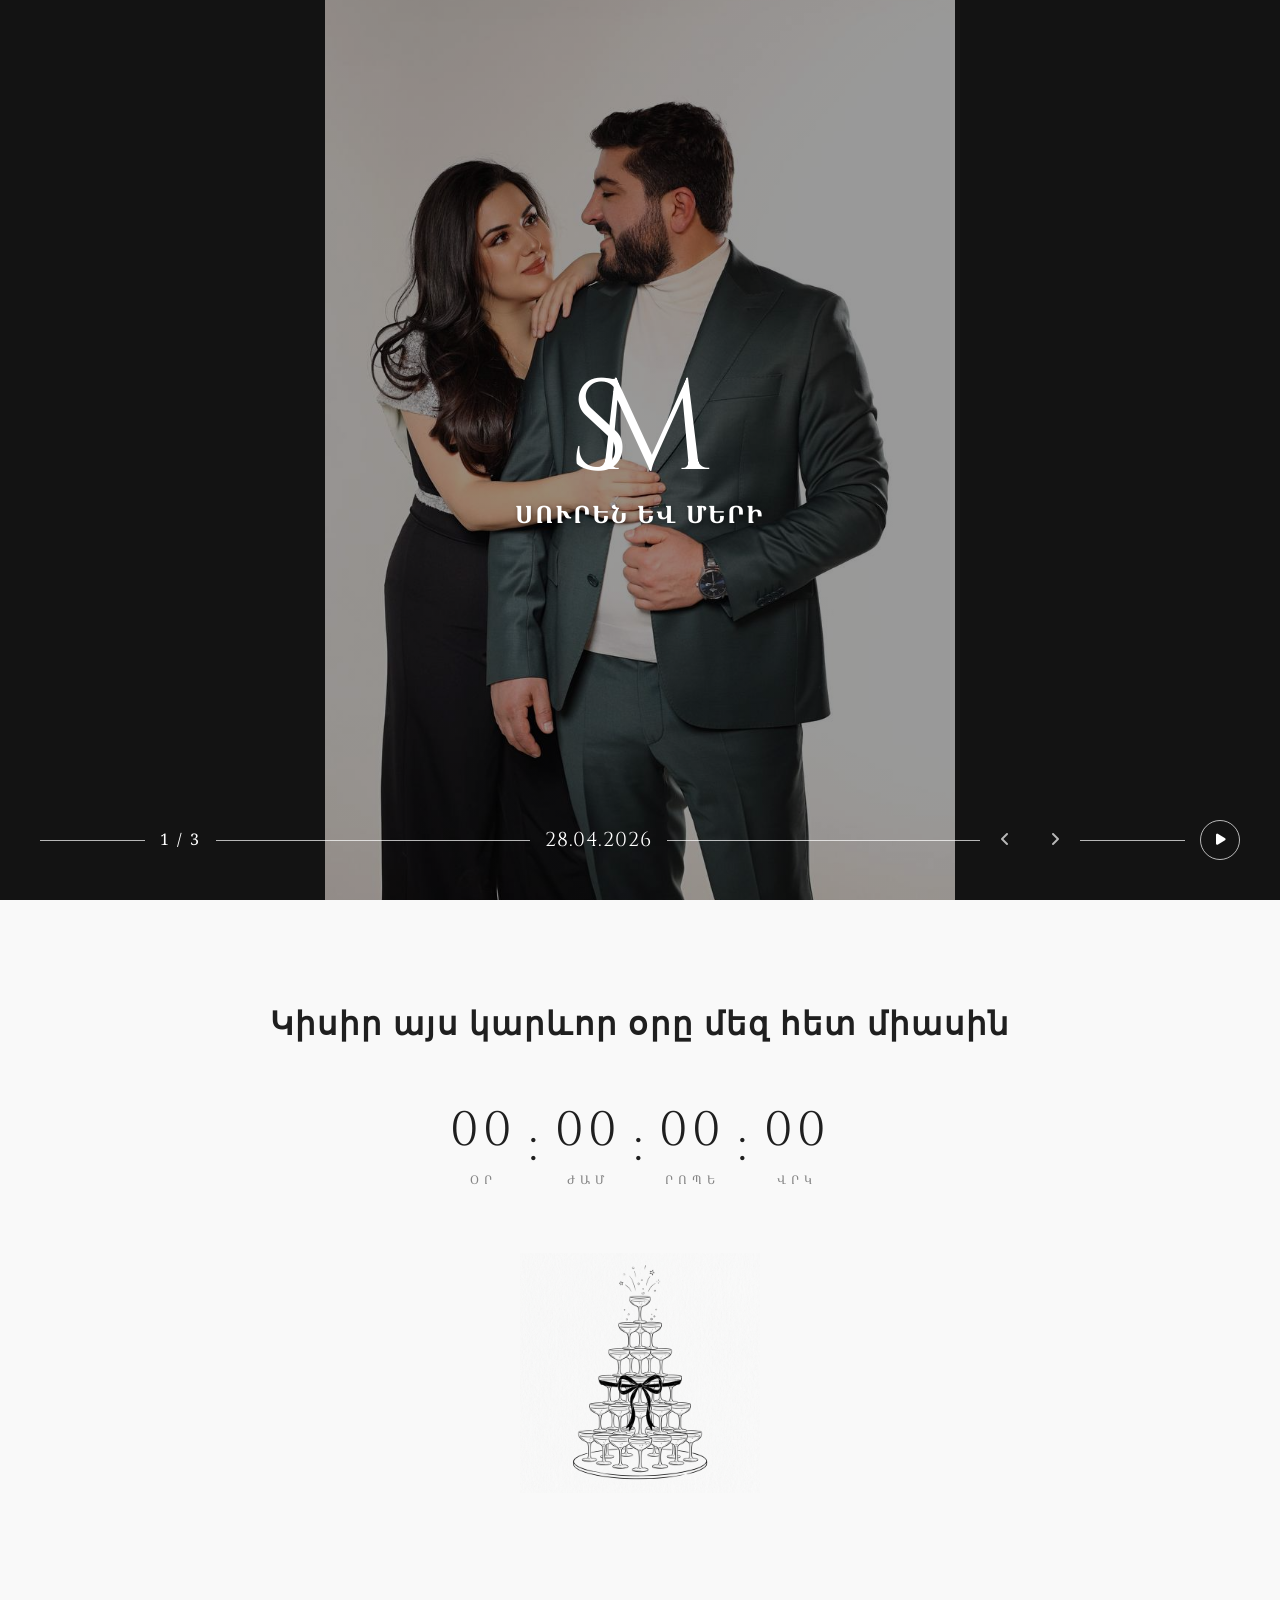
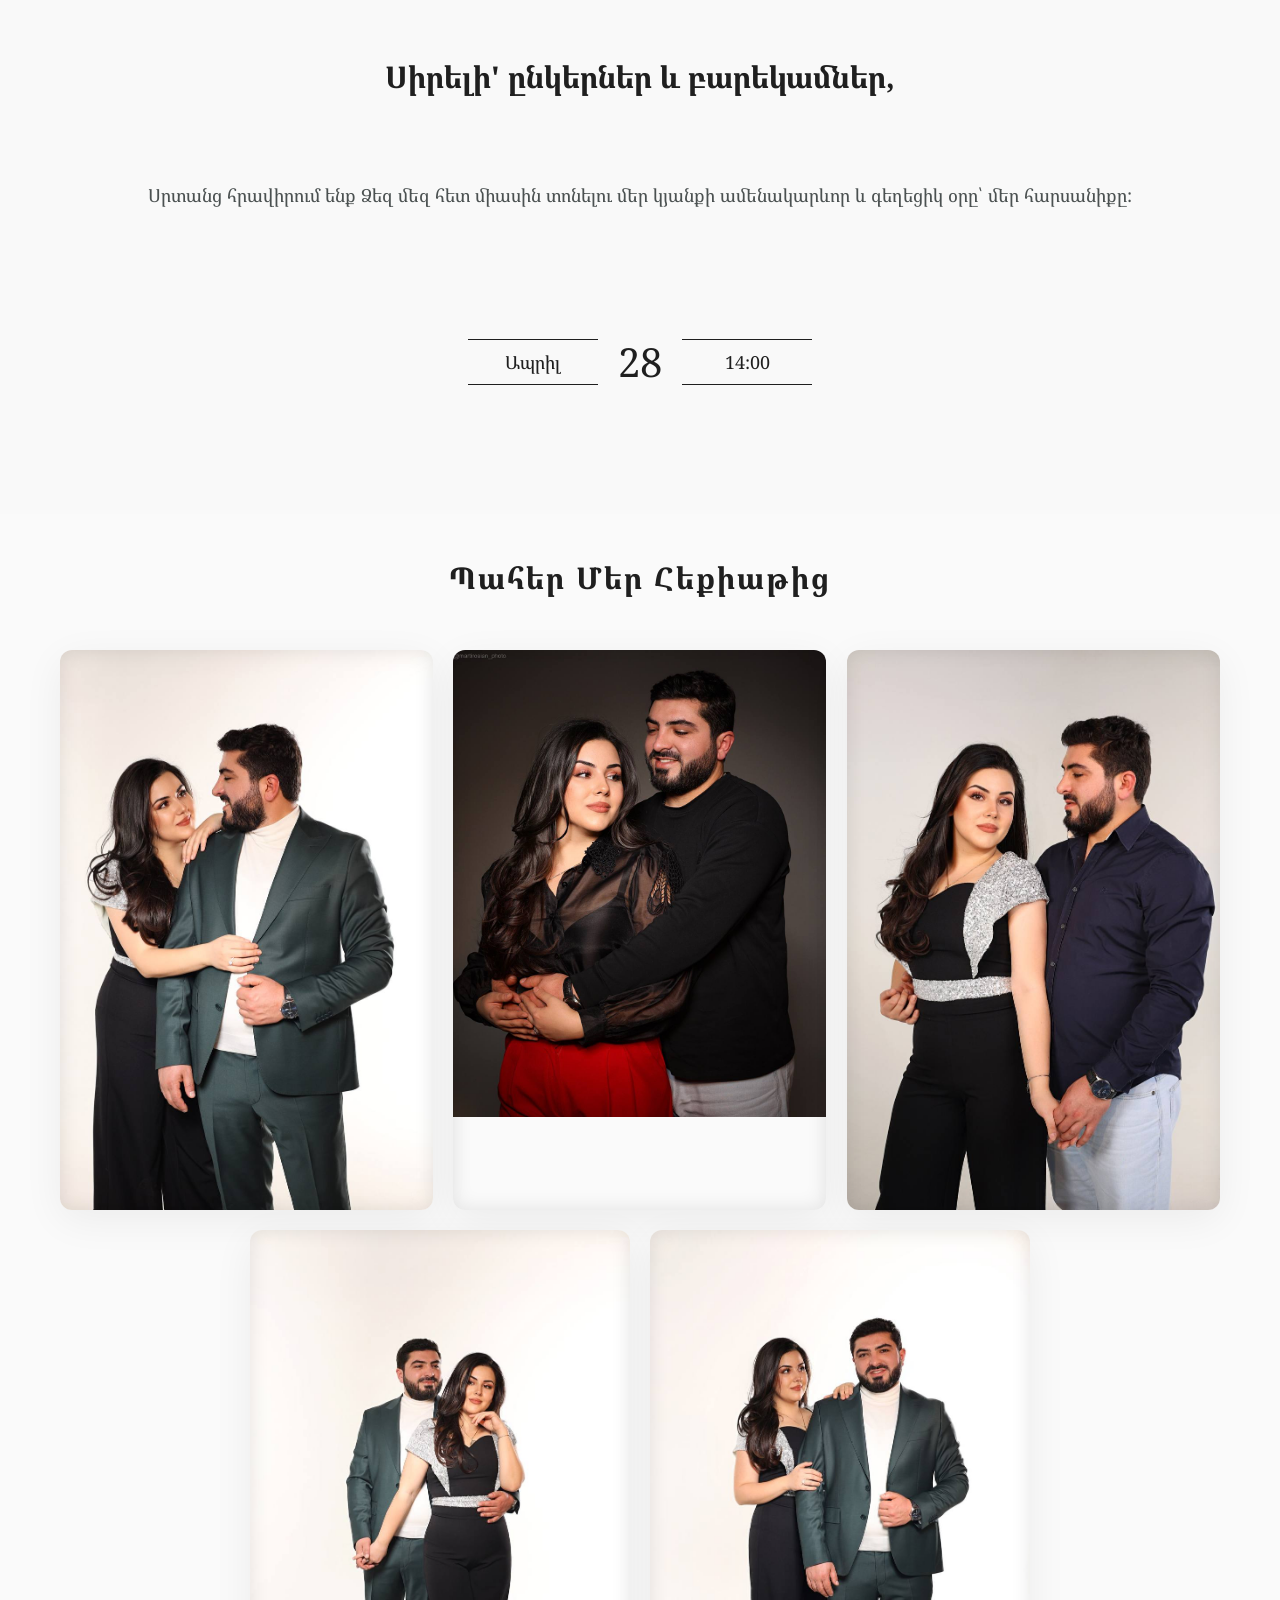
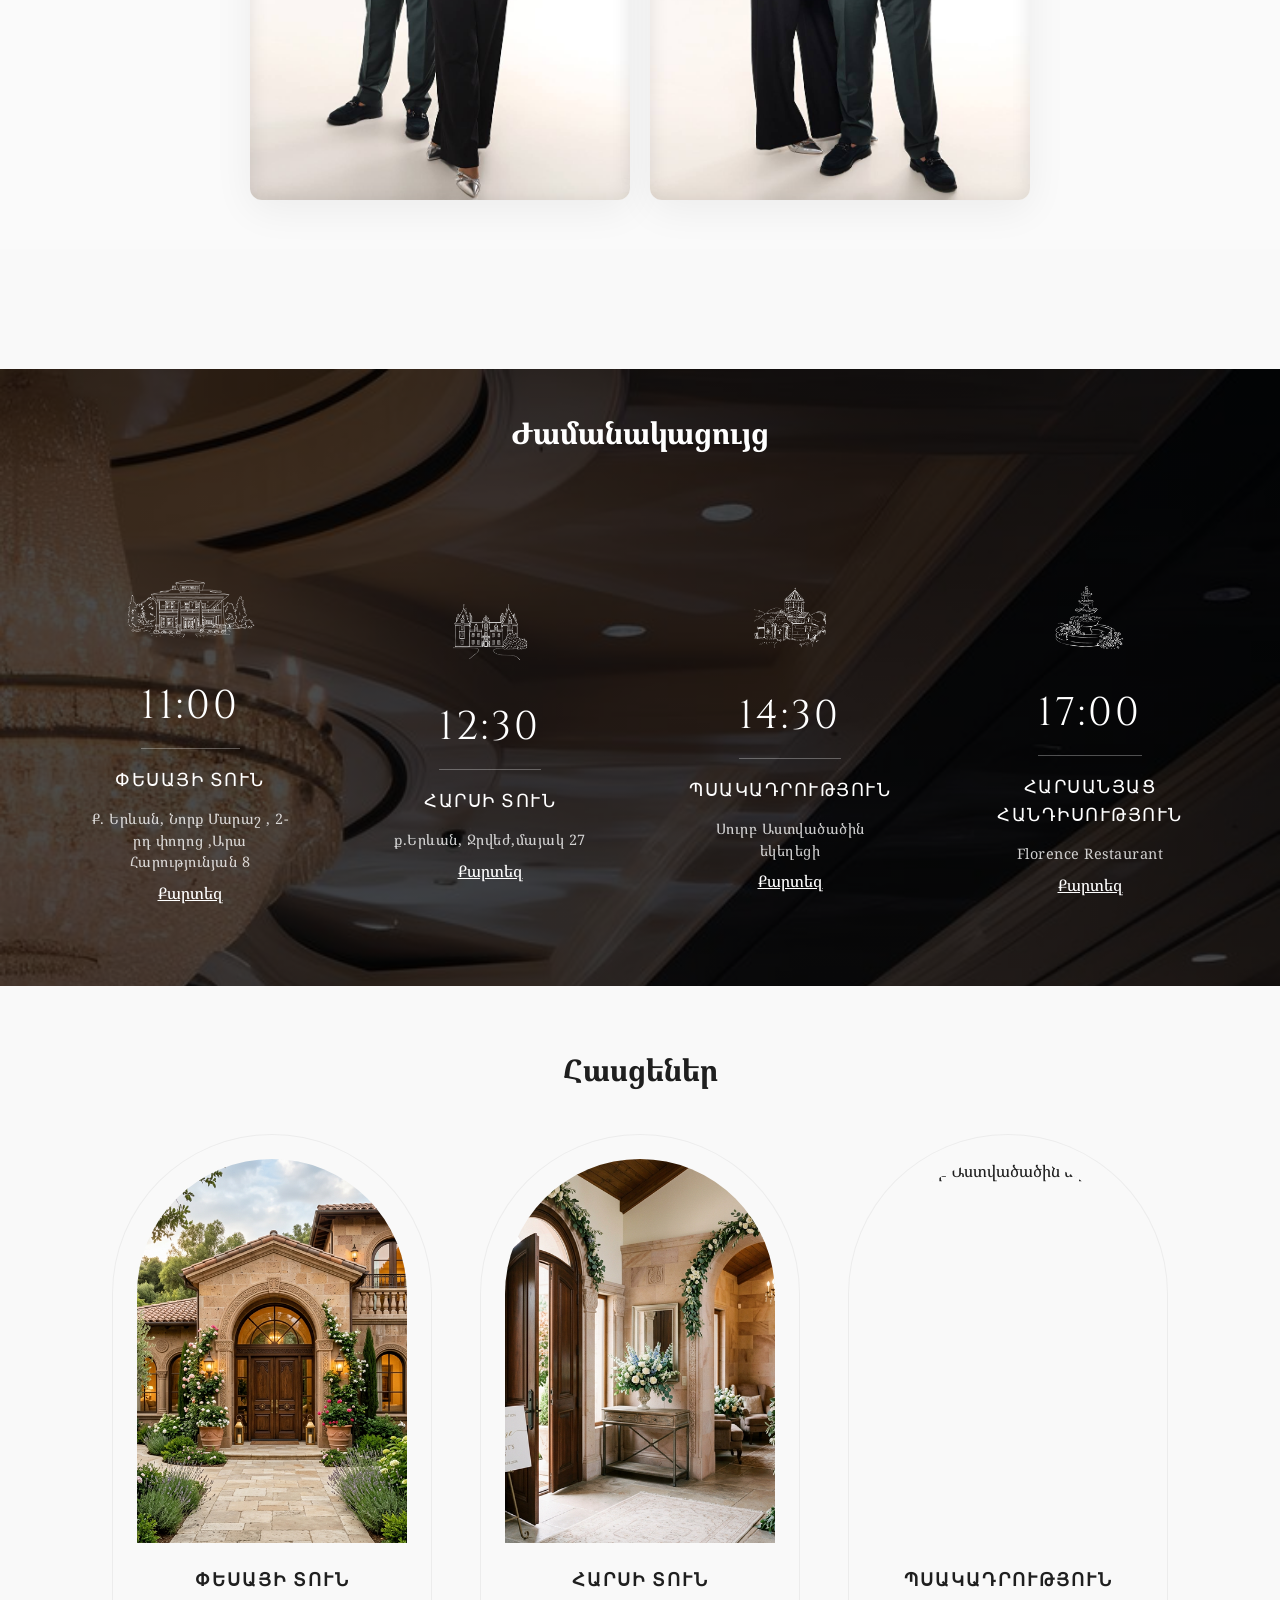
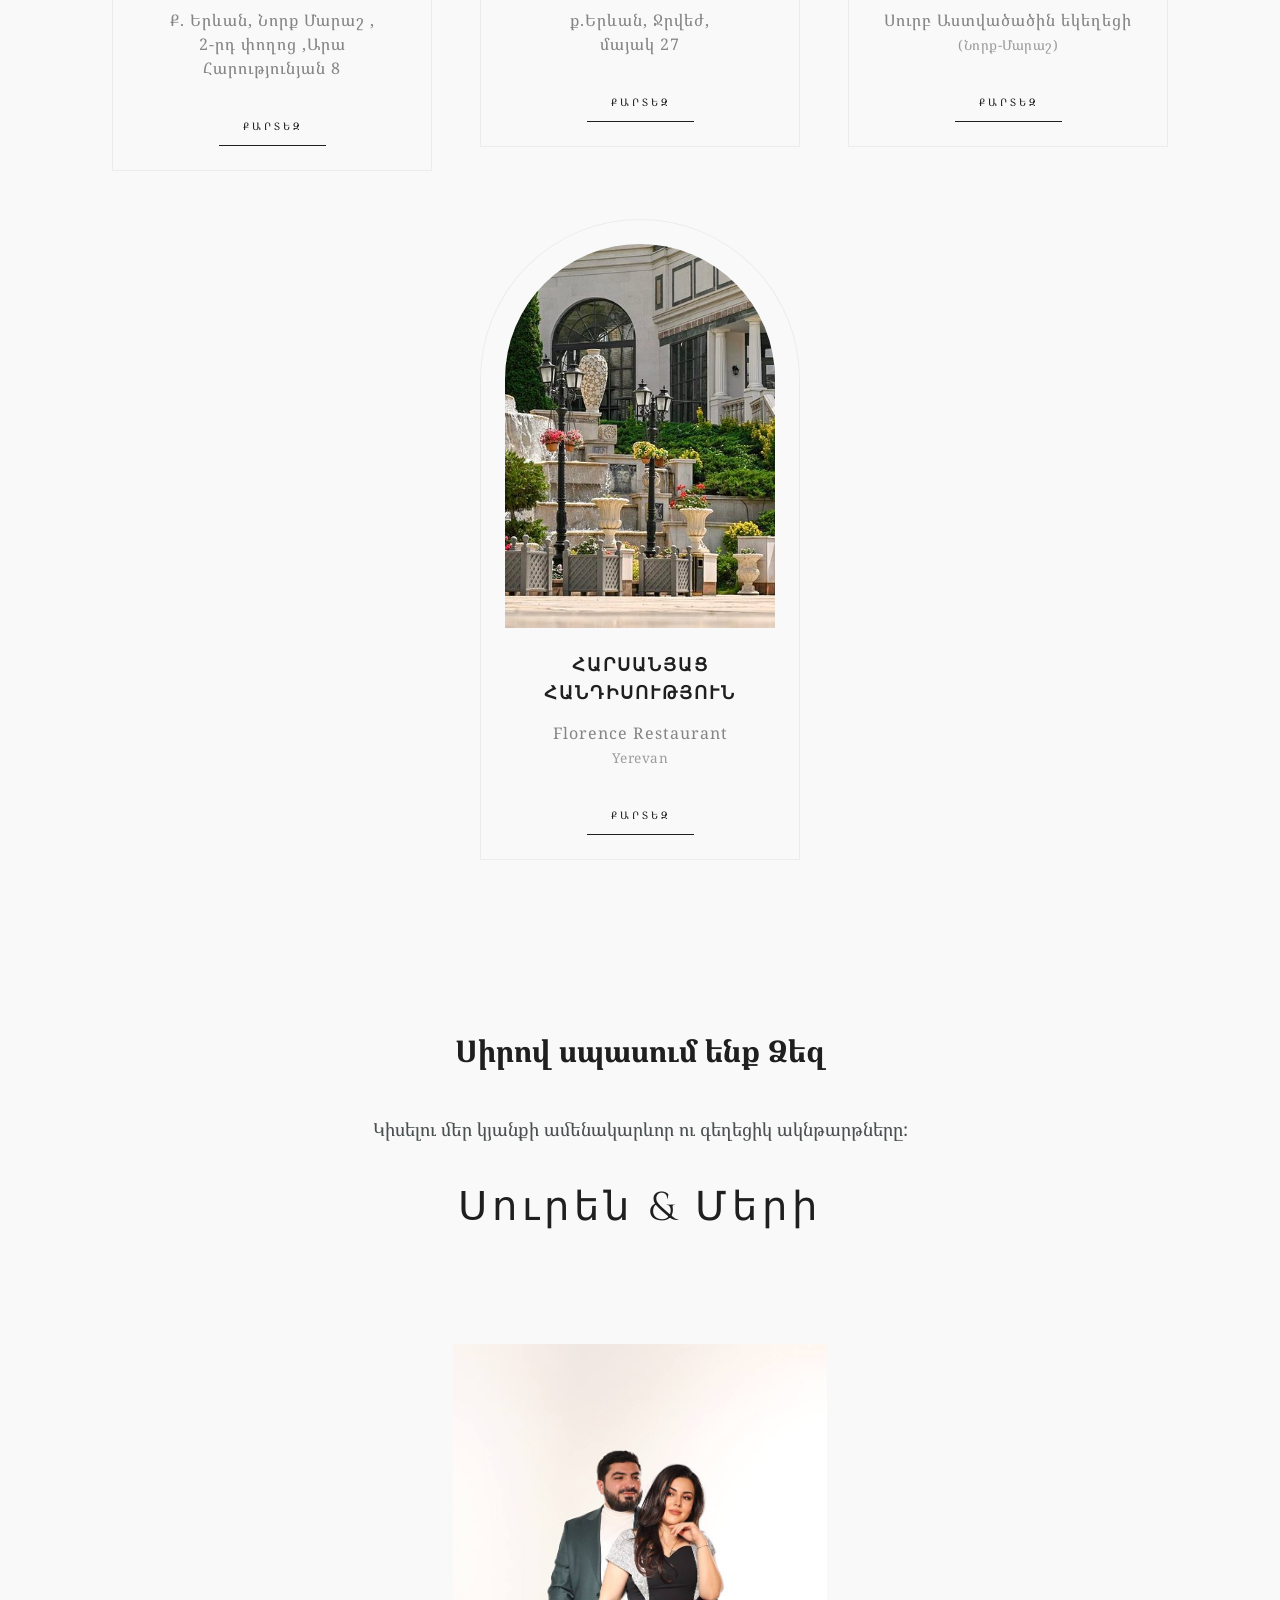
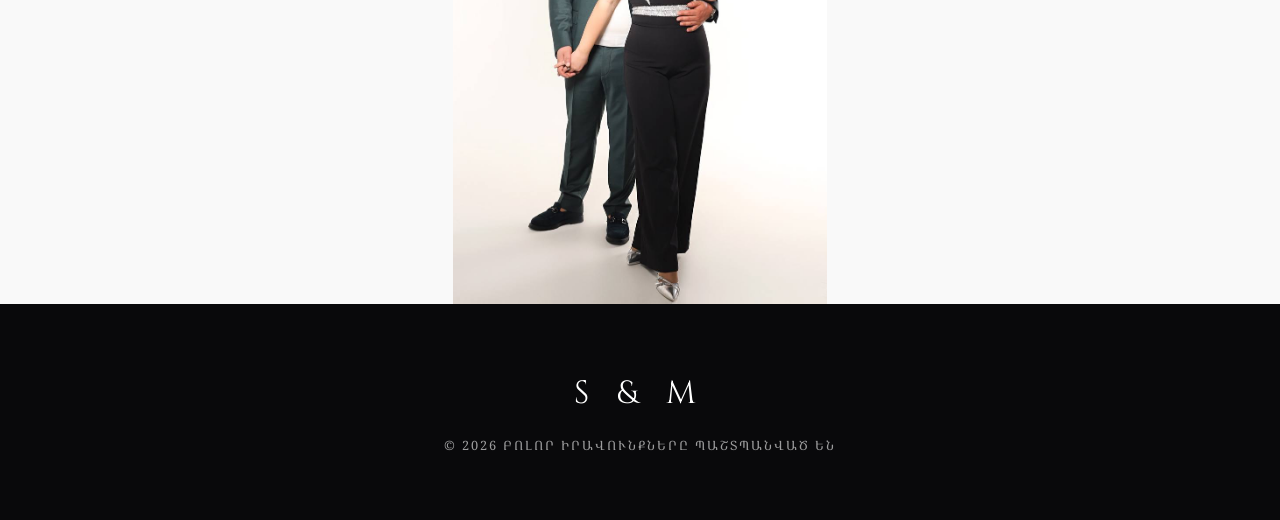
==== index.html @ 1ed07a34 "Initial commit" ====
<!DOCTYPE html>
<html lang="hy">
<head>
    <meta charset="UTF-8">
    <meta name="viewport" content="width=device-width, initial-scale=1.0">
    <title>Հարսանեկան Հրավիրատոմս</title>
    
    <!-- Fonts -->
    <link rel="preconnect" href="https://fonts.googleapis.com">
    <link rel="preconnect" href="https://fonts.gstatic.com" crossorigin>
    <link href="https://fonts.googleapis.com/css2?family=Cinzel:wght@400;500;600&family=Montserrat:wght@300;400;500;600&family=Noto+Serif+Armenian:wght@300;400;500;600&display=swap" rel="stylesheet">
    
    <!-- Icons -->
    <link rel="stylesheet" href="https://cdnjs.cloudflare.com/ajax/libs/font-awesome/6.4.0/css/all.min.css">
    
    <!-- Custom CSS -->
    <link rel="stylesheet" href="style.css">
</head>
<body>

    <!-- Hero Section -->
    <section id="hero" class="hero section-scroll">
        <!-- Background Slider -->
        <div class="hero-slider">
            <div class="slide slide-active">
                <div class="slide-bgimg" style="background-image: linear-gradient(rgba(0,0,0,0.4), rgba(0,0,0,0.4)), url('assets/wending_one_image.jpg');"></div>
            </div>
            <div class="slide">
                <div class="slide-bgimg" style="background-image: linear-gradient(rgba(0,0,0,0.4), rgba(0,0,0,0.4)), url('assets/wending_two_image.jpg');"></div>
            </div>
            <div class="slide">
                <div class="slide-bgimg" style="background-image: linear-gradient(rgba(0,0,0,0.4), rgba(0,0,0,0.4)), url('assets/wending_three_image.jpg');"></div>
            </div>
        </div>

        <!-- Mobile specific Date -->
        <div class="mobile-top-date reveal fade-down">
            <div class="line"></div>
            <span>28.04.2026</span>
            <div class="line"></div>
        </div>

        <!-- Center Content -->
        <div class="hero-content reveal fade-up">
            <div class="hero-logo-wrap">
                <span class="hero-logo-v">S</span><span class="hero-logo-m">M</span>
            </div>
            <p class="hero-names">ՍՈՒՐԵՆ ԵՎ ՄԵՐԻ</p>
        </div>

        <!-- Bottom Controls -->
        <div class="hero-bottom reveal fade-up delay-1">
            <div class="hero-bottom-container">
                <div class="line flex-1"></div>
                <div class="slide-numbers">
                    <span id="current-slide">1</span> / <span id="total-slides">3</span>
                </div>
                <div class="line flex-3"></div>
                <div class="hero-date">28.04.2026</div>
                <div class="line flex-3"></div>
                <div class="hero-arrows">
                    <button class="nav-arrow prev-btn"><i class="fa-solid fa-angle-left"></i></button>
                    <button class="nav-arrow" style="opacity:0; cursor:default; pointer-events:none; width:10px;"></button>
                    <button class="nav-arrow next-btn"><i class="fa-solid fa-angle-right"></i></button>
                </div>
                <div class="line flex-1"></div>
                <button class="play-ring-btn" id="musicToggleHero">
                    <i class="fa-solid fa-play" id="musicIconHero"></i>
                </button>
            </div>
        </div>
    </section>

    <!-- Countdown Section -->
    <section id="countdown" class="section-padding section-margin text-center">
        <h2 class="countdown-title reveal fade-up">Կիսիր այս կարևոր օրը մեզ հետ միասին</h2>
        <div class="timer reveal fade-up">
            <div class="time-block">
                <span class="number" id="days">00</span>
                <span class="time-label">ՕՐ</span>
            </div>
            <span class="colon">:</span>
            <div class="time-block">
                <span class="number" id="hours">00</span>
                <span class="time-label">ԺԱՄ</span>
            </div>
            <span class="colon">:</span>
            <div class="time-block">
                <span class="number" id="minutes">00</span>
                <span class="time-label">ՐՈՊԵ</span>
            </div>
            <span class="colon">:</span>
            <div class="time-block">
                <span class="number" id="seconds">00</span>
                <span class="time-label">ՎՐԿ</span>
            </div>
        </div>
        <div class="countdown-decoration reveal fade-up delay-1">
            <img src="assets/champagne.png" alt="Champagne Glasses">
        </div>
    </section>

    <!-- Invitation Message -->
    <section id="message" class="section-margin section-message text-center">
        <h2 class="section-title reveal fade-up">Սիրելի' ընկերներ և բարեկամներ,</h2>
        <p class="section-text reveal fade-up delay-1">
            Սրտանց հրավիրում ենք Ձեզ մեզ հետ միասին տոնելու մեր կյանքի ամենակարևոր և գեղեցիկ օրը՝ մեր հարսանիքը:
        </p>
    </section>

    <!-- Highlight Date Section -->
    <section id="highlight-date" class="section-margin date-highlight-section">
        <div class="date-box reveal zoom-in">
            <div class="month">
                <p>Ապրիլ</p>
            </div>
            <div class="day">
                <p>28</p>
            </div>
            <div class="hour">
                <p>14:00</p>
            </div>
        </div>
    </section>

    <!-- Photo Gallery -->
    <section id="gallery" class="gallery section-padding section-margin text-center">
        <h2 class="section-title reveal fade-up">Պահեր Մեր Հեքիաթից</h2>
        <div class="gallery-grid">
            <div class="gallery-item reveal zoom-in">
                <img src="assets/wending_one_image.jpg" alt="Photo 1" loading="lazy">
            </div>
            <div class="gallery-item reveal zoom-in delay-1">
                <img src="assets/wending_two_image.jpg" alt="Photo 2" loading="lazy">
            </div>
            <div class="gallery-item reveal zoom-in delay-2">
                <img src="assets/wending_three_image.jpg" alt="Photo 3" loading="lazy">
            </div>
            <div class="gallery-item reveal zoom-in delay-3">
                <img src="assets/wending_four_image.jpg" alt="Photo 4" loading="lazy">
            </div>
            <div class="gallery-item reveal zoom-in delay-4">
                <img src="assets/wending_five_image.jpg" alt="Photo 5" loading="lazy">
            </div>
        </div>
    </section>

    <!-- Schedule / Timeline Section -->
    <section id="schedule" class="schedule section-padding" style="background-image: linear-gradient(rgba(0,0,0,0.7), rgba(0,0,0,0.7)), url('assets/schedule_bg.jpg');">
        <h2 class="section-title text-white text-center reveal fade-up">Ժամանակացույց</h2>
        
        <div class="schedule-flex">
            <!-- Groom House -->
            <div class="schedule-item reveal fade-up">
                <div class="schedule-img">
                    <img src="assets/schedule_groom.png" alt="Փեսայի Տուն" />
                </div>
                <div class="schedule-info">
                    <p class="time">11:00</p>
                    <p class="name">Փեսայի Տուն</p>
                    <p class="address">Ք. Երևան, Նորք Մարաշ , 2-րդ փողոց ,Արա Հարությունյան 8</p>
                    <a href="https://yandex.ru/maps/10262/yerevan/?text=Երևան%2C%20Նորք%20Մարաշ%20%2C%202-րդ%20փողոց%20%2CԱրա%20Հարությունյան%208" class="map-link" target="_blank">Քարտեզ</a>
                </div>
            </div>

            <!-- Bride House -->
            <div class="schedule-item reveal fade-up delay-1">
                <div class="schedule-img">
                    <img src="assets/schedule_bride.png" alt="Հարսի Տուն" />
                </div>
                <div class="schedule-info">
                    <p class="time">12:30</p>
                    <p class="name">Հարսի Տուն</p>
                    <p class="address">ք.Երևան, Ջրվեժ,մայակ 27</p>
                    <a href="https://yandex.ru/maps/10262/yerevan/?text=Երևան%2C%20Ջրվեժ%2Cմայակ%2027" class="map-link" target="_blank">Քարտեզ</a>
                </div>
            </div>

            <!-- Church -->
            <div class="schedule-item reveal fade-up delay-2">
                <div class="schedule-img">
                    <img src="assets/schedule_church.png" alt="Եկեղեցի" />
                </div>
                <div class="schedule-info">
                    <p class="time">14:30</p>
                    <p class="name">Պսակադրություն</p>
                    <p class="address">Սուրբ Աստվածածին եկեղեցի</p>
                    <a href="https://yandex.ru/maps/org/surp_astvatsatsin_church/113829443725/?ll=44.540700%2C40.186800&z=17" class="map-link" target="_blank">Քարտեզ</a>
                </div>
            </div>

            <!-- Restaurant -->
            <div class="schedule-item reveal fade-up delay-3">
                <div class="schedule-img">
                    <img src="assets/schedule_restaurant.png" alt="Ռեստորան" />
                </div>
                <div class="schedule-info">
                    <p class="time">17:00</p>
                    <p class="name">Հարսանյաց հանդիսություն</p>
                    <p class="address">Florence Restaurant</p>
                    <a href="https://yandex.ru/maps/org/florence/1066744889/?ll=44.484200%2C40.201600&z=17" class="map-link" target="_blank">Քարտեզ</a>
                </div>
            </div>
        </div>
    </section>

    <!-- Locations Addresses -->
    <section id="locations" class="locations section-margin">
        <h2 class="section-title text-center reveal fade-up">Հասցեներ</h2>
        
        <div class="address-wrapper">
            <!-- Groom's House -->
            <div class="address-item reveal fade-up">
                <div class="address-img-wrap reveal zoom-in">
                    <img src="assets/groom_house.png" alt="Փեսայի Տուն" class="img-arched">
                </div>
                <div class="address-details">
                    <h3 class="address-type" style="font-size: 1.1rem;">Փեսայի Տուն</h3>
                    <p class="address-text">Ք. Երևան, Նորք Մարաշ ,<br>2-րդ փողոց ,Արա Հարությունյան 8</p>
                    <a href="https://yandex.ru/maps/10262/yerevan/?text=Երևան%2C%20Նորք%20Մարաշ%20%2C%202-րդ%20փողոց%20%2CԱրա%20Հարությունյան%208" class="address-link" target="_blank">Քարտեզ</a>
                </div>
            </div>

            <!-- Bride's House -->
            <div class="address-item reveal fade-up delay-1">
                <div class="address-img-wrap reveal zoom-in delay-1">
                    <img src="assets/bride_house.png" alt="Հարսի Տուն" class="img-arched">
                </div>
                <div class="address-details">
                    <h3 class="address-type" style="font-size: 1.1rem;">Հարսի Տուն</h3>
                    <p class="address-text">ք.Երևան, Ջրվեժ,<br>մայակ 27</p>
                    <a href="https://yandex.ru/maps/10262/yerevan/?text=Երևան%2C%20Ջրվեժ%2Cմայակ%2027" class="address-link" target="_blank">Քարտեզ</a>
                </div>
            </div>

            <!-- Church -->
            <div class="address-item reveal fade-up delay-2">
                <div class="address-img-wrap reveal zoom-in delay-2">
                    <img src="https://images.unsplash.com/photo-1586858750326-f0ab090546cc?q=80&w=800&auto=format&fit=crop" alt="Սուրբ Աստվածածին եկեղեցի" class="img-arched">
                </div>
                <div class="address-details">
                    <h3 class="address-type" style="font-size: 1.1rem;">Պսակադրություն</h3>
                    <p class="address-text">Սուրբ Աստվածածին եկեղեցի<br><span class="address-subtext">(Նորք-Մարաշ)</span></p>
                    <a href="https://yandex.ru/maps/org/surp_astvatsatsin_church/113829443725/?ll=44.540700%2C40.186800&z=17" class="address-link" target="_blank">Քարտեզ</a>
                </div>
            </div>
            
            <!-- Restaurant -->
            <div class="address-item reveal fade-up delay-3">
                <div class="address-img-wrap reveal zoom-in delay-3">
                    <img src="assets/restaurant.jpg" alt="Florence Restaurant" class="img-arched">
                </div>
                <div class="address-details">
                    <h3 class="address-type" style="font-size: 1.1rem;">Հարսանյաց հանդիսություն</h3>
                    <p class="address-text">Florence Restaurant<br><span class="address-subtext">Yerevan</span></p>
                    <a href="https://yandex.ru/maps/org/florence/1066744889/?ll=44.484200%2C40.201600&z=17" class="address-link" target="_blank">Քարտեզ</a>
                </div>
            </div>
        </div>
    </section>

    <!-- Closing Message -->
    <section class="closing-section section-padding text-center">
        <div class="closing-content reveal fade-up">
            <h2 class="section-title">Սիրով սպասում ենք Ձեզ</h2>
            <p class="section-text" style="max-width: 600px; margin: 0 auto 2rem;">
                Կիսելու մեր կյանքի ամենակարևոր ու գեղեցիկ ակնթարթները:
            </p>
            <div class="closing-names" style="font-family: var(--f-heading); font-size: 2.5rem; letter-spacing: 5px; color: var(--c-dark-text);">Սուրեն & Մերի</div>
        </div>
    </section>

    <!-- Footer Banner -->
    <div class="footer-banner reveal zoom-in" style="width: 100%; height: 40rem; overflow: hidden; margin-top: 4rem; background-color: var(--c-bg);">
        <img src="assets/wending_four_image.jpg" alt="Suren & Meri Footer" style="width: 100%; height: 100%; object-fit: contain; object-position: center;">
    </div>

    <!-- Final Footer -->
    <footer class="footer text-center" style="background-color: #09090b; padding: 3rem 0; color: #fff;">
        <div class="footer-container">
            <div class="footer-logo" style="font-family: var(--f-heading); font-size: 2rem; letter-spacing: 10px; margin-bottom: 1rem;">S & M</div>
            <p class="credits" style="font-size: 0.8rem; opacity: 0.6; letter-spacing: 2px;">&copy; 2026 Բոլոր իրավունքները պաշտպանված են</p>
        </div>
    </footer>



    <audio id="bgMusic" autoplay loop>
        <!-- Actual music from w114 -->
        <source src="https://templates.invito.am/Wedding/wedding14/public/media/Sirusho%20Sirt.mp3?1" type="audio/mpeg">
    </audio>

    <!-- Scripts -->
    <script src="app.js"></script>
</body>
</html>
---- style.css ----
/* =========================================
   VARIABLES & SETUP
========================================= */
:root {
  --c-dark-text: #1f1f1f;
  --c-gray-text: #858585;
  --c-bg: #f9f9f9; /* Off-white to match image background */
  
  --f-heading: 'Cinzel', serif;
  --f-body: 'Noto Serif Armenian', 'Montserrat', sans-serif;
  
  --trans-fast: 0.3s ease;
  --trans-slow: 1.5s ease-in-out;
}

* {
  margin: 0;
  padding: 0;
  box-sizing: border-box;
}

html {
  font-size: 16px;
  scroll-behavior: smooth;
}

body {
  font-family: var(--f-body);
  color: var(--c-dark-text);
  background-color: var(--c-bg);
  line-height: 1.6;
  overflow-x: hidden;
}

a {
  text-decoration: none;
  color: inherit;
  transition: all var(--trans-fast);
}

img {
  max-width: 100%;
  display: block;
  user-select: none;
}

.section-margin {
  margin: 3.75rem auto 7.5rem auto;
}

.section-padding {
  padding: 2.5rem 0;
}

.text-center {
  text-align: center;
}

.text-white {
  color: #fff !important;
}

.bg-white {
  background-color: #ffffff;
}

.section-title {
  font-size: 1.875rem;
  font-weight: 700;
  margin-bottom: 2.5rem;
}

.font-cinzel {
  font-family: var(--f-heading);
}

/* =========================================
   HERO SECTION
========================================= */
.hero {
  position: relative;
  width: 100%;
  height: 100dvh;
  min-height: 600px;
  background-color: #000;
  color: #fff;
  overflow: hidden;
  display: flex;
  flex-direction: column;
  align-items: center;
  justify-content: center;
}

.hero-slider {
  position: absolute;
  top: 0; left: 0;
  width: 100%; height: 100%;
  z-index: 1;
}

.slide {
  position: absolute;
  top: 0; left: 0;
  width: 100%; height: 100%;
  opacity: 0;
  transition: opacity 1.5s ease-in-out;
}

.slide.slide-active {
  opacity: 1;
}

.slide-bgimg {
  position: absolute;
  top: 0;
  left: 0;
  width: 100%;
  height: 100%;
  background-size: cover !important;
  background-position: top center !important;
  background-repeat: no-repeat !important;
  transition: transform 8s linear;
  transform: scale(1);
}


.slide.slide-active .slide-bgimg {
  transform: scale(1.05);
}

/* Center Content */
.hero-content {
  /* Centered via flexbox on .hero */
  margin: 0;
  z-index: 10;
  text-align: center;
  color: #fff;
}

.hero-logo-wrap {
  display: flex;
  justify-content: center;
  align-items: center;
  font-family: var(--f-heading);
  font-size: 8rem;
  line-height: 1;
  color: #fff;
  margin: 0 auto; /* Center block horizontally */
  text-align: center;
  position: relative;
}

.hero-logo-v {
  position: relative;
  z-index: 2;
  margin-right: -0.3em; /* Adjust overlap */
}

.hero-logo-m {
  position: relative;
  z-index: 1;
}

.hero-names {
  font-size: 1.5rem;
  font-weight: 700;
  text-transform: uppercase;
  letter-spacing: 2px;
  text-shadow: 1px 1px 5px rgba(0,0,0,0.4);
  font-family: var(--f-body);
}

/* Bottom Controls */
.hero-bottom {
  position: absolute;
  bottom: 2.5rem;
  left: 0;
  width: 100%;
  padding: 0 40px;
  z-index: 10;
  color: #fff;
}

.hero-bottom-container {
  display: flex;
  align-items: center;
  justify-content: space-between;
  width: 100%;
  gap: 15px;
}

.hero-bottom-container .line {
  height: 1px;
  background-color: rgba(255, 255, 255, 0.7);
}

.hero-bottom-container .flex-1 { flex: 1; }
.hero-bottom-container .flex-3 { flex: 3; }

.slide-numbers {
  font-size: 1rem;
  font-family: var(--f-body);
  letter-spacing: 2px;
  white-space: nowrap;
}

.hero-date {
  font-size: 1.25rem;
  font-family: var(--f-heading);
  letter-spacing: 1px;
  white-space: nowrap;
}

.hero-arrows {
  display: flex;
  align-items: center;
  gap: 10px;
}

.nav-arrow {
  background: none;
  border: none;
  color: #fff;
  font-size: 1rem;
  cursor: pointer;
  opacity: 0.7;
  transition: opacity var(--trans-fast);
  padding: 5px;
}

.nav-arrow:hover {
  opacity: 1;
}

.play-ring-btn {
  width: 40px;
  height: 40px;
  border-radius: 50%;
  border: 1px solid rgba(255, 255, 255, 0.7);
  background: none;
  color: #fff;
  display: flex;
  justify-content: center;
  align-items: center;
  cursor: pointer;
  transition: transform 0.3s, background 0.3s;
  flex-shrink: 0;
}

.play-ring-btn:hover {
  background: rgba(255, 255, 255, 0.2);
}

/* Countdown Divider */
.countdown-divider {
  width: 60%;
  max-width: 300px;
  height: 2px;
  margin: 2rem auto;
  background: linear-gradient(to right, transparent, #fff, transparent);
  border-radius: 1px;
}

.play-ring-btn i {
  font-size: 0.8rem;
  margin-left: 2px; /* Visual balance for play icon */
}

/* Mobile Top Date */
.mobile-top-date {
  display: none;
}

/* ==================== Mobile Responsive Adjustments ==================== */

/* =========================================
   COUNTDOWN SECTION
========================================= */
.countdown-title {
  font-family: var(--f-heading);
  font-size: 2rem;
  color: var(--c-dark-text);
  margin-bottom: 3.5rem;
  letter-spacing: 2px;
}

.timer {
  display: flex;
  justify-content: center;
  align-items: center;
}

.time-block {
  display: flex;
  flex-direction: column;
  align-items: center;
}

.time-block .number, .timer .colon {
  font-size: 3rem;
  font-family: var(--f-heading);
  font-weight: 300;
  color: var(--c-dark-text);
  line-height: 1;
  letter-spacing: 4px;
}

.time-label {
  font-family: var(--f-body);
  font-size: 0.75rem;
  letter-spacing: 0.3rem;
  color: var(--c-gray-text);
  margin-top: 15px;
  text-transform: uppercase;
}

.timer .colon {
  margin: 0 0.8rem;
  transform: translateY(-2px);
}

.countdown-decoration {
  margin-top: 4rem;
  display: flex;
  justify-content: center;
}

.countdown-decoration img {
  width: 15rem;
  max-width: 100%;
  height: auto;
  mix-blend-mode: darken; /* Removes white background */
}


/* =========================================
   INVITATION MESSAGE
========================================= */
#message {
  width: 100%;
  max-width: 75rem;
  display: flex;
  flex-direction: column;
  gap: 2.5rem;
  padding: 0 20px;
}

.icon-wrap {
  width: 14.375rem;
  margin: 0 auto;
}

.section-icon {
  font-size: 8rem;
  color: var(--c-dark-text);
  margin-bottom: 20px;
}

.section-text {
  font-size: 1.125rem;
  color: #4b5151;
}

/* =========================================
   HIGHLIGHT DATE
========================================= */
.date-highlight-section {
  display: flex;
}

.date-box {
  display: grid;
  grid-template-columns: 8.125rem auto 8.125rem;
  align-items: center;
  gap: 1.25rem;
  margin: 0 auto;
}

.date-box .month, .date-box .hour {
  border-top: 1px solid var(--c-dark-text);
  border-bottom: 1px solid var(--c-dark-text);
  padding: 0.5rem 0;
  font-size: 1.125rem;
  text-align: center;
}

.date-box .day {
  font-size: 2.5rem;
  text-align: center;
}

/* =========================================
   PHOTO GALLERY
========================================= */
.gallery {
  width: 100%;
  background-color: #fafafa;
  padding-bottom: 3rem;
}

.gallery .section-title {
  margin-bottom: 3rem;
  letter-spacing: 2px;
}

.gallery-grid {
  display: flex;
  flex-wrap: wrap;
  justify-content: center;
  gap: 20px;
  max-width: 1200px;
  margin: 0 auto;
  padding: 0 20px;
}

.gallery-grid {
  column-count: 1;
  column-gap: 20px;
  max-width: 1200px;
  margin: 0 auto;
  padding: 0 20px;
}

.gallery-item {
  flex: 1 1 calc(33.333% - 20px);
  min-width: 300px;
  max-width: 380px;
  position: relative;
  overflow: hidden;
  border-radius: 12px;
  box-shadow: 0 10px 40px rgba(0,0,0,0.06);
  cursor: pointer;
}

.gallery-item::after {
  content: '';
  position: absolute;
  top: 0; left: 0; right: 0; bottom: 0;
  box-shadow: inset 0 0 20px rgba(0,0,0,0.1); /* Subtle inner shadow */
  pointer-events: none;
}

.gallery-item img {
  display: block;
  width: 100%;
  height: auto; /* Natural aspect ratio instead of stretching */
  transition: transform 0.8s cubic-bezier(0.25, 0.46, 0.45, 0.94);
}

.gallery-item:hover {
  box-shadow: 0 15px 50px rgba(0,0,0,0.12);
}

.gallery-item:hover img {
  transform: scale(1.05);
}

/* =========================================
   SCHEDULE SECTION
========================================= */
.schedule {
  background-size: cover !important;
  background-repeat: no-repeat !important;
  display: flex;
  flex-direction: column;
  gap: 5rem;
  padding: 40px 20px 80px;
}

.schedule-flex {
  display: flex;
  align-items: center;
  justify-content: center;
  gap: 6.25rem;
  flex-wrap: wrap;
}

.schedule-item {
  display: flex;
  flex-direction: column;
  align-items: center;
  gap: 1rem;
  color: #fff;
  text-align: center;
  width: 200px;
}

.schedule-img img {
  height: 65px;
  width: auto;
  margin-bottom: 1rem;
  filter: brightness(0) invert(1);
  opacity: 0.9;
  transition: transform var(--trans-slow);
}

.schedule-item:hover .schedule-img img {
  transform: scale(1.1);
}

.schedule-info {
  display: flex;
  flex-direction: column;
  gap: 0.5rem;
  align-items: center;
}

.schedule-info .time {
  font-size: 2.5rem;
  font-family: var(--f-heading);
  letter-spacing: 3px;
  border-bottom: 1px solid rgba(255, 255, 255, 0.3);
  padding-bottom: 10px;
  margin-bottom: 10px;
}

.schedule-info .name {
  font-size: 1.1rem;
  font-weight: 500;
  letter-spacing: 1.5px;
  font-family: var(--f-heading);
  text-transform: uppercase;
  margin-bottom: 5px;
}

.schedule-info .address {
  font-size: 0.9rem;
  opacity: 0.8;
  letter-spacing: 0.5px;
  line-height: 1.5;
}

.map-link {
  color: #fff;
  text-decoration: underline;
}

/* =========================================
   LOCATIONS SECTION
========================================= */
.locations {
  margin-bottom: 8rem;
}

.address-wrapper {
  display: flex;
  flex-direction: row;
  flex-wrap: wrap;
  justify-content: center;
  align-items: flex-start;
  gap: 3rem;
  padding: 0 1rem;
  max-width: 1300px;
  margin: 0 auto;
}

.address-item {
  width: 100%;
  max-width: 20rem;
  display: flex;
  flex-direction: column;
  gap: 1.5rem;
  margin: 0;
  text-align: center;
  padding: 1.5rem;
  border: 1px solid rgba(0, 0, 0, 0.05); /* Very subtle elegant border */
  border-radius: 12rem 12rem 0 0;
  background-color: var(--c-bg);
}

.address-img-wrap {
  width: 100%;
  height: 24rem;
  overflow: hidden;
  border-radius: 12rem 12rem 0 0; /* Beautiful arched top */
  transition: transform 0.8s ease;
}

.address-img-wrap:hover {
  transform: translateY(-8px);
}

.img-arched {
  width: 100%;
  height: 100%;
  object-fit: cover;
  transition: transform 1.5s ease;
}

.address-img-wrap:hover .img-arched {
  transform: scale(1.05); /* Slight romantic zoom on hover */
}

.address-details {
  display: flex;
  flex-direction: column;
  align-items: center;
  gap: 0.8rem;
}

.address-type {
  font-family: var(--f-heading);
  font-size: 1.2rem;
  color: var(--c-dark-text);
  letter-spacing: 2px;
  text-transform: uppercase;
}

.address-text {
  font-family: var(--f-body);
  color: var(--c-gray-text);
  font-size: 1rem;
  letter-spacing: 1px;
  line-height: 1.5;
}

.address-subtext {
  font-size: 0.85rem;
  opacity: 0.8;
  letter-spacing: 0.5px;
}

.address-link {
  width: fit-content;
  margin: 1rem auto 0 auto;
  background-color: transparent;
  color: var(--c-dark-text);
  font-family: var(--f-body);
  font-size: 0.65rem;
  text-transform: uppercase;
  letter-spacing: 3px;
  padding: 0.6rem 1.5rem;
  border-bottom: 1px solid var(--c-dark-text);
  transition: all 0.5s ease;
}

.address-link:hover {
  background-color: transparent;
  color: var(--c-gray-text);
  border-bottom: 1px solid var(--c-gray-text);
  transform: translateY(-2px);
}

/* =========================================
   RSVP BLOCK
========================================= */
.rsvp {
  width: 100%;
  max-width: 62.5rem;
  display: flex;
  flex-direction: column;
  gap: 2.5rem;
  padding: 0 20px;
}

.rsvp-form {
  width: 100%;
  display: flex;
  flex-direction: column;
  gap: 1.25rem;
  margin: 0 auto;
}

.form-question {
  margin-bottom: 1.25rem;
  font-weight: 600;
}

.radio-label {
  color: var(--c-gray-text);
  cursor: pointer;
  display: inline-block;
  margin-bottom: 5px;
}

.rsvp-form input[type="radio"] {
  accent-color: var(--c-dark-text);
  margin-right: 5px;
}

.row-inputs {
  display: flex;
  gap: 1rem;
}

.rsvp-form input:not([type="radio"]) {
  width: 100%;
  height: 2.5rem;
  border-radius: 2.25rem;
  border: 1px solid var(--c-gray-text);
  padding: 0.875rem;
  font-family: var(--f-body);
  outline: none;
}

.btn-submit {
  background-color: var(--c-dark-text);
  color: white;
  border: none;
  border-radius: 2.25rem;
  font-size: 1rem;
  padding: 8px 20px;
  cursor: pointer;
  transition: opacity 0.3s;
}

.btn-submit:hover {
  opacity: 0.8;
}

/* =========================================
   FOOTER
========================================= */
.footer-banner {
  width: 100%;
  height: 35rem !important;
  margin-top: 4rem;
}

.footer-banner img {
  width: 100%;
  height: 100%;
  object-fit: contain !important;
  object-position: center !important;
}

.footer {
  background-color: #09090b;
  padding: 4rem 0 !important;
  color: #fff;
}

.footer-logo {
  font-family: var(--f-heading);
  font-size: 2.2rem;
  letter-spacing: 12px;
  margin-bottom: 1.5rem;
  color: #fff;
}

.credits {
  font-size: 0.8rem;
  opacity: 0.5;
  letter-spacing: 2px;
  text-transform: uppercase;
}

/* Responsive Footer Banner */
@media screen and (max-width: 768px) {
  .footer-banner { height: 35rem !important; }
  .closing-names { font-size: 2rem !important; }
}
@media screen and (max-width: 425px) {
  .footer-banner { height: 30rem !important; }
  .closing-names { font-size: 1.8rem !important; }
  .footer-logo { font-size: 1.8rem; letter-spacing: 8px; }
}

/* =========================================
   MUSIC PLAYER
========================================= */
.music-floating {
  position: fixed;
  bottom: 3%;
  right: 1%;
  z-index: 99;
  height: 5rem;
  border-radius: 1.25rem;
  padding: 0 1.125rem;
  display: flex;
  align-items: center;
  gap: 1rem;
}

.song-info {
  font-size: 1.3rem;
  color: #fff;
  text-align: right;
  line-height: 1.2;
}

.song-name {
  font-size: 1.1rem;
}

.play-btn {
  width: 2.75rem;
  height: 2.75rem;
  border-radius: 50%;
  background-color: #09090b;
  box-shadow: inset 13.78px 13.78px 20.67px 0px rgba(255,255,255,0.4);
  border: none;
  color: #fff;
  display: flex;
  justify-content: center;
  align-items: center;
  cursor: pointer;
}

.play-btn i {
  font-size: 0.9rem;
}

/* =========================================
   ANIMATIONS
========================================= */
.reveal {
  opacity: 0;
  visibility: hidden;
  will-change: transform, opacity;
}

.reveal.active {
  opacity: 1;
  visibility: visible;
}

.fade-up {
  transform: translateY(40px);
  transition: opacity var(--trans-slow), transform var(--trans-slow);
}
.fade-up.active { transform: translateY(0); }

.fade-down {
  transform: translateY(-40px);
  transition: opacity var(--trans-slow), transform var(--trans-slow);
}
.fade-down.active { transform: translateY(0); }

.zoom-in {
  transform: scale(0.95);
  transition: opacity var(--trans-slow), transform var(--trans-slow);
}
.zoom-in.active { transform: scale(1); }

.delay-1 { transition-delay: 0.2s; }
.delay-2 { transition-delay: 0.4s; }
.delay-3 { transition-delay: 0.6s; }
.delay-4 { transition-delay: 0.8s; }

/* =========================================
   RESPONSIVE DESIGN (Consolidated)
========================================= */

/* Tablets & Desktop (Handle Vertical Portrait Photos) */
@media screen and (min-width: 769px) {
  .slide-bgimg {
    background-size: contain !important;
    background-position: center !important;
    background-color: var(--c-dark-text);
  }
}

/* Tablet / Small Desktop (max-width: 1024px) */
@media screen and (max-width: 1024px) {
  .hero-logo-wrap { font-size: 7rem; }
  .gallery-item { flex: 1 1 calc(33.333% - 20px); }
  .schedule-flex { gap: 4rem; }
}

/* Tablet Portrait (max-width: 768px) */
@media screen and (max-width: 768px) {
  .hero-logo-wrap { font-size: 5.5rem; }
  .hero-names { font-size: 1.2rem; }
  
  .desktop-date { display: none; }
  .mobile-top-date {
    display: flex;
    position: absolute;
    top: 10%; 
    left: 0; right: 0;
    margin: 0 auto;
    width: 85%;
    align-items: center;
    gap: 1rem;
    color: #fff;
    z-index: 10;
  }
  .mobile-top-date .line { flex: 1; height: 1px; background: rgba(255,255,255,0.6); }
  .mobile-top-date span { font-size: 0.9rem; font-family: var(--f-heading); letter-spacing: 3px; }
  
  .gallery-item { flex: 1 1 calc(50% - 20px); min-width: 250px; }
  .schedule-flex { gap: 2.5rem; }
  .row-inputs { flex-direction: column; }
  
  .date-box {
    grid-template-columns: 1fr;
    gap: 0.5rem;
  }
  .date-box .month, .date-box .hour {
    border: none;
    border-top: 1px solid var(--c-dark-text);
    border-bottom: 1px solid var(--c-dark-text);
    width: 6rem;
    margin: 0 auto;
  }
}

/* Big Mobile (max-width: 600px) */
@media screen and (max-width: 600px) {
  .hero { min-height: 100dvh; }
  .hero-logo-wrap { font-size: 4.5rem; }
  .hero-names { font-size: 1rem; letter-spacing: 2px; }
  
  .hero-bottom { bottom: 2rem; padding: 0 20px; }
  .hero-bottom-container { flex-direction: row; justify-content: space-between; align-items: center; }
  .hero-date { display: none; }
  .hero-bottom-container .line { display: none; }
  .slide-numbers, .hero-arrows, .play-ring-btn { margin: 0; }
  .nav-arrow { font-size: 1.1rem; }

  .countdown-title { font-size: 1.3rem; margin-bottom: 2rem; padding: 0 10px; line-height: 1.4; }
  .time-block .number, .timer .colon { font-size: 1.8rem; letter-spacing: 1px; }
  .time-label { letter-spacing: 0.1rem; font-size: 0.55rem; margin-top: 10px; }
  .timer .colon { margin: 0 0.2rem; }
  .countdown-decoration img { width: 9rem; }

  .gallery-item { flex: 1 1 calc(50% - 12px); min-width: 200px; }
  .locations { margin-bottom: 4rem; }
  .address-wrapper { gap: 1.5rem; }
  .address-item { max-width: 17rem; padding: 1.25rem; border-radius: 9rem 9rem 0 0; }
  .address-img-wrap { height: 18rem; border-radius: 9rem 9rem 0 0; }
  .address-type { font-size: 1rem; }
}

/* Small Mobile (max-width: 425px) */
@media screen and (max-width: 425px) {
  .hero-logo-wrap { font-size: 4rem; }
  .hero-names { font-size: 0.9rem; }
  .countdown-title { font-size: 1.2rem; }
  .time-block .number, .timer .colon { font-size: 1.6rem; }
  .gallery-item { flex: 1 1 100%; max-width: 100%; }
  .schedule-item { width: 100%; max-width: 280px; }
  .schedule-info .time { font-size: 2rem; }
  .address-item { max-width: 100%; border-radius: 12rem 12rem 0 0; }
  .address-img-wrap { height: 22rem; border-radius: 12rem 12rem 0 0; }
}

/* Tiny Mobile (max-width: 320px) */
@media screen and (max-width: 320px) {
  .hero-logo-wrap { font-size: 3.2rem; }
  .hero-names { font-size: 0.8rem; letter-spacing: 1px; }
  .countdown-title { font-size: 1.1rem; }
  .time-block .number, .timer .colon { font-size: 1.3rem; letter-spacing: 0px; }
  .section-title { font-size: 1.3rem; }
  .mobile-top-date span { font-size: 0.8rem; letter-spacing: 2px; }
}
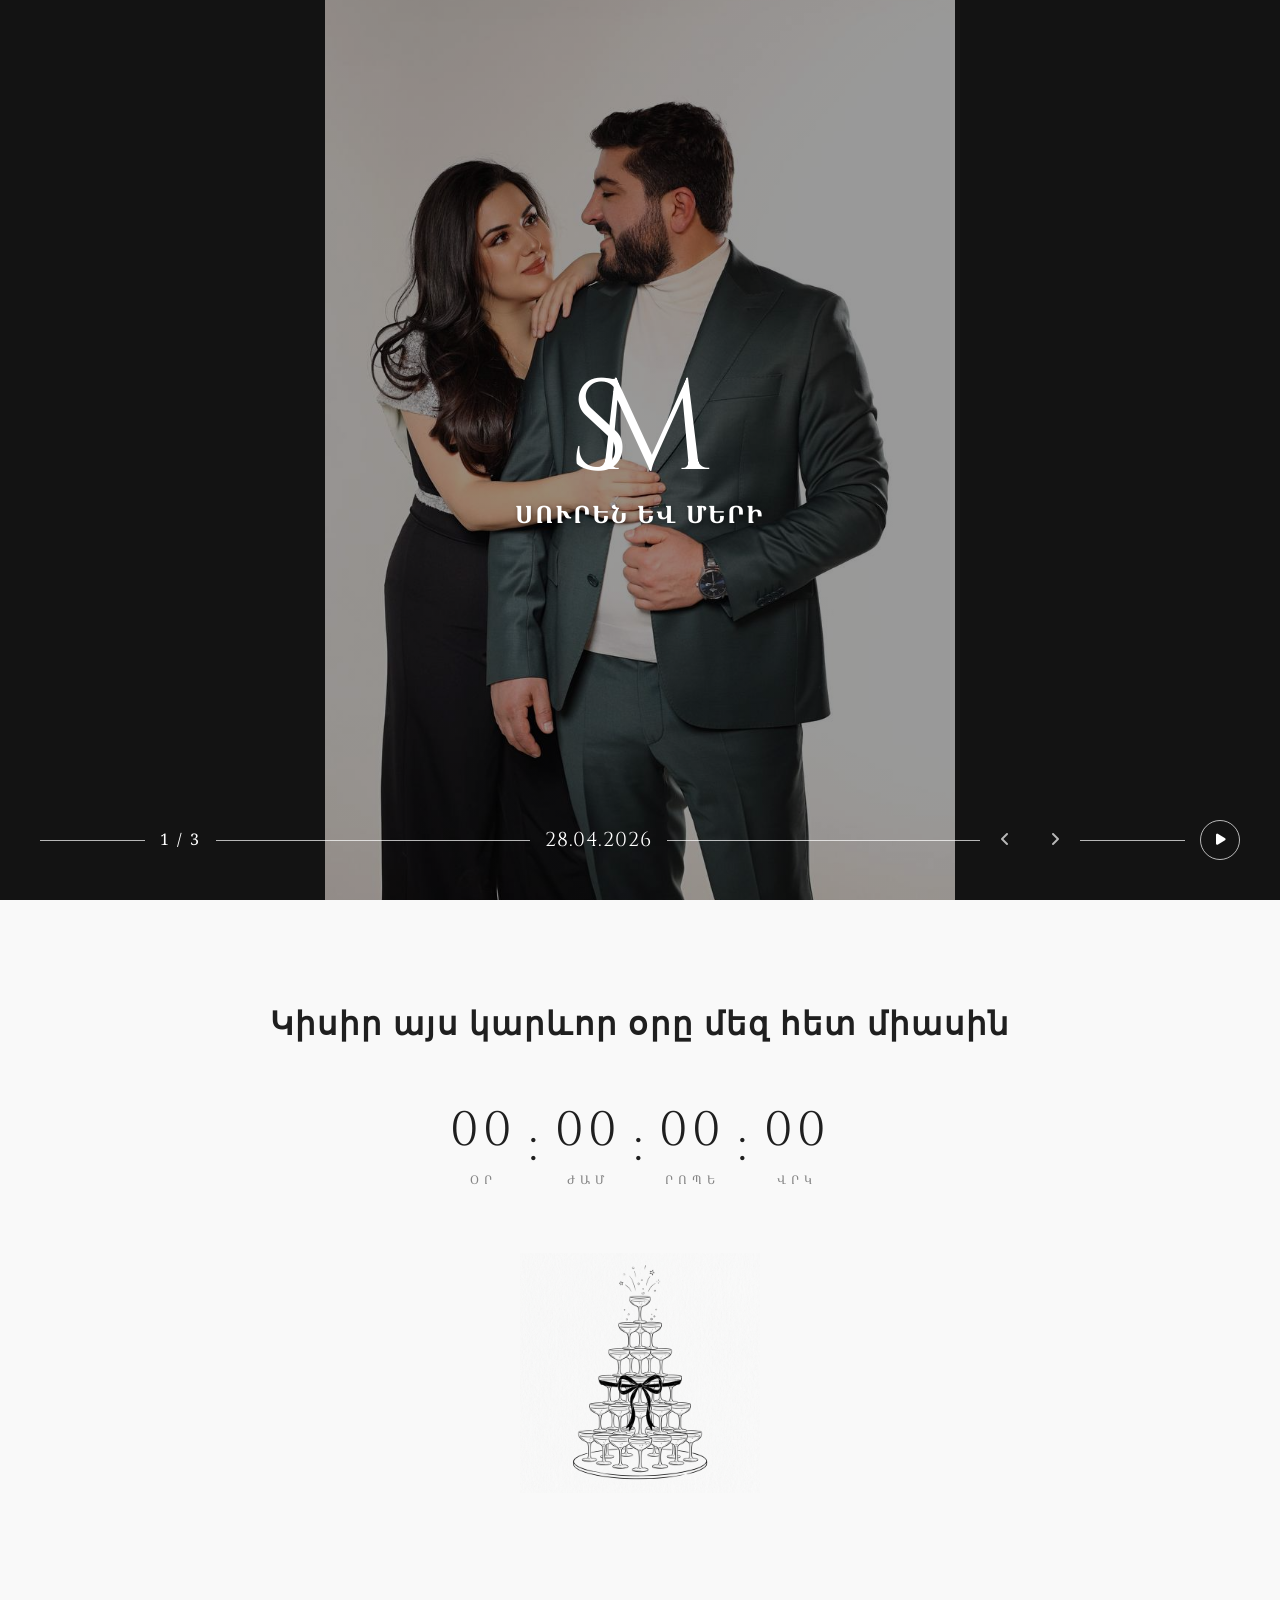
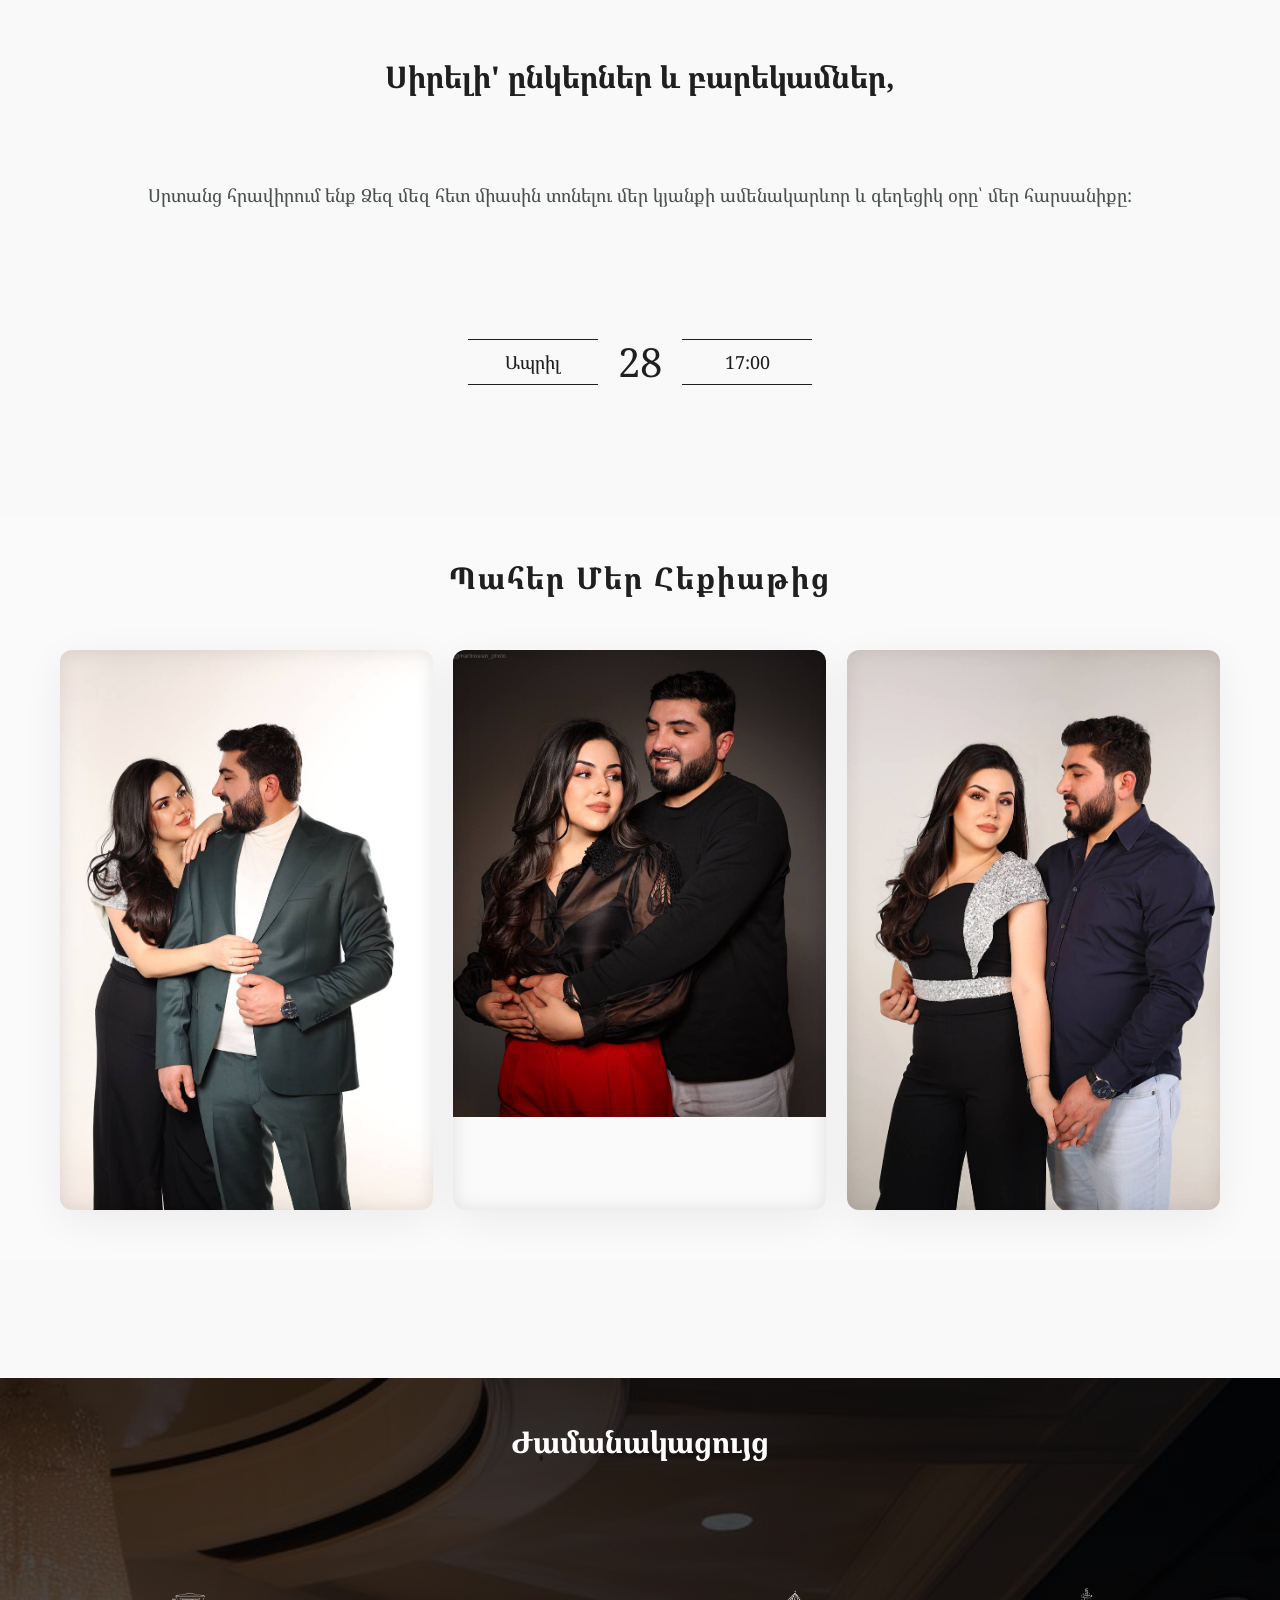
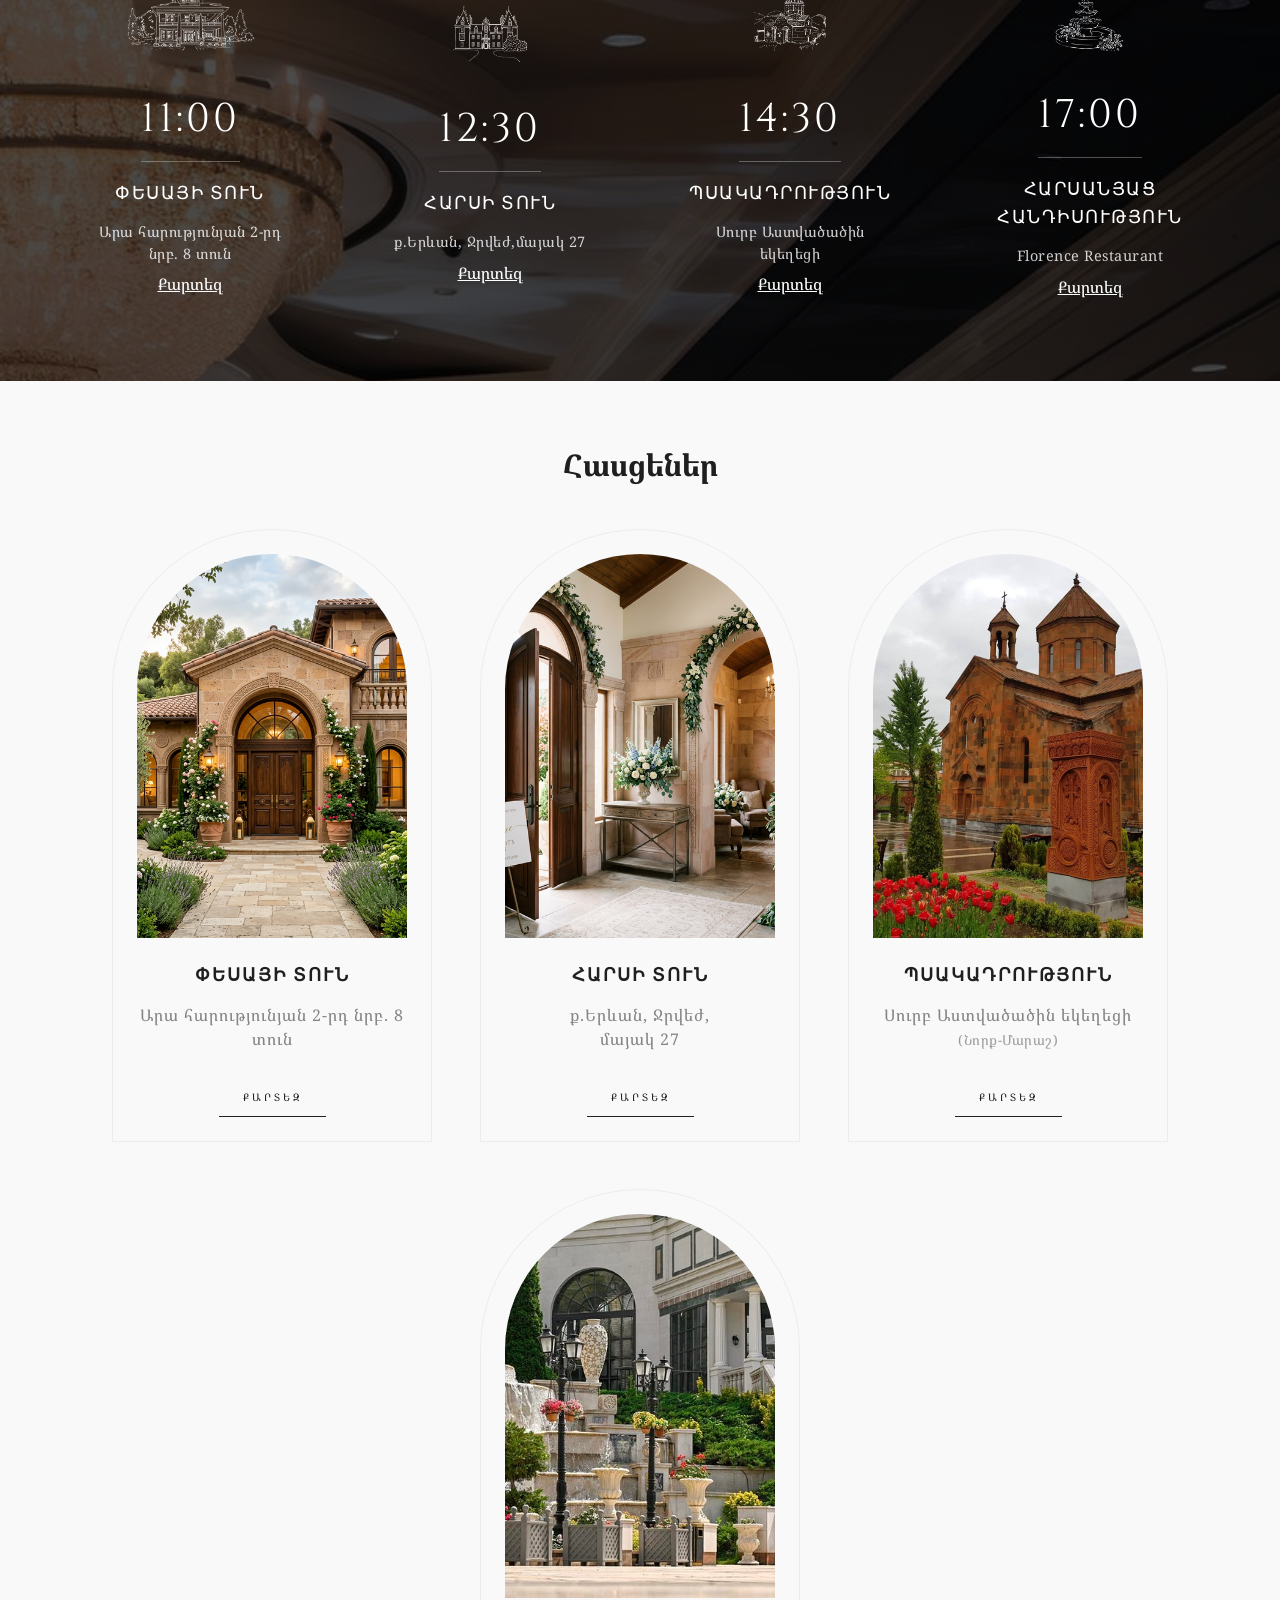
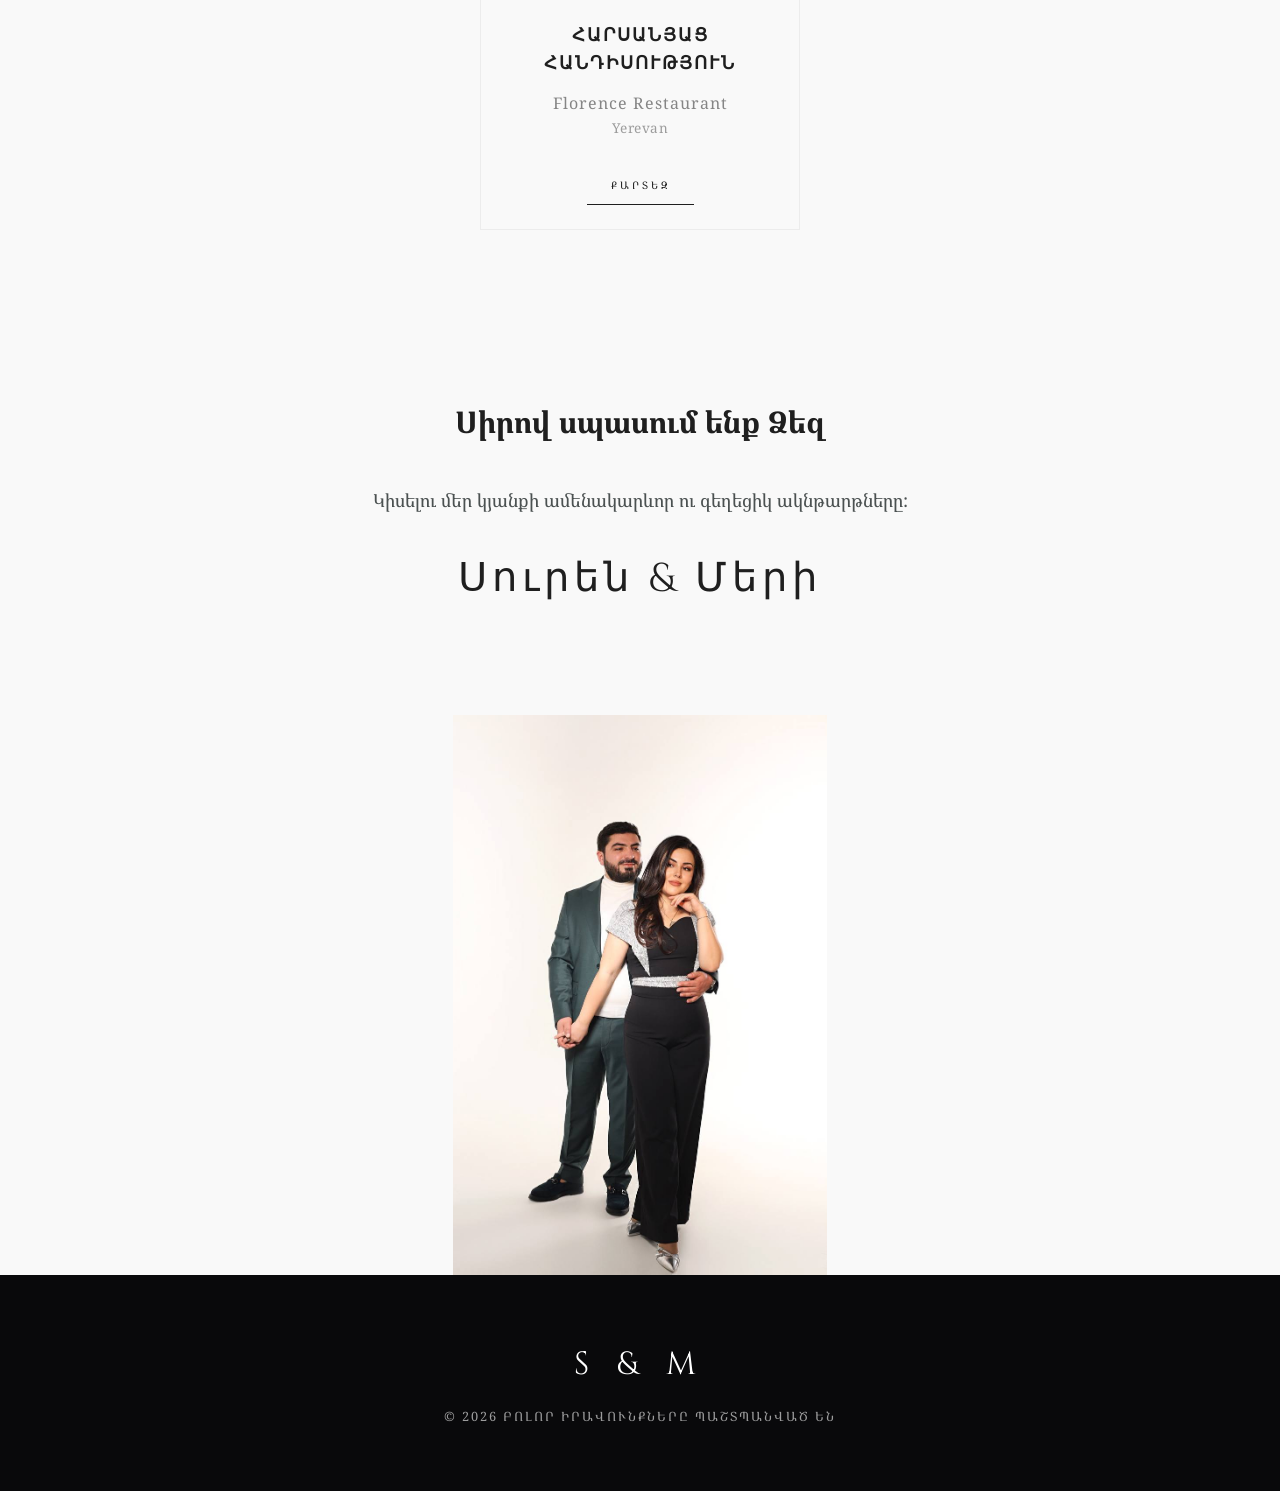
==== commit a10a6bb9: "fix styles" ====
--- a/index.html
+++ b/index.html
@@ -1,296 +1,474 @@
-<!DOCTYPE html>
+<!doctype html>
 <html lang="hy">
-<head>
-    <meta charset="UTF-8">
-    <meta name="viewport" content="width=device-width, initial-scale=1.0">
+  <head>
+    <meta charset="UTF-8" />
+    <meta name="viewport" content="width=device-width, initial-scale=1.0" />
     <title>Հարսանեկան Հրավիրատոմս</title>
-    
+
     <!-- Fonts -->
-    <link rel="preconnect" href="https://fonts.googleapis.com">
-    <link rel="preconnect" href="https://fonts.gstatic.com" crossorigin>
-    <link href="https://fonts.googleapis.com/css2?family=Cinzel:wght@400;500;600&family=Montserrat:wght@300;400;500;600&family=Noto+Serif+Armenian:wght@300;400;500;600&display=swap" rel="stylesheet">
-    
+    <link rel="preconnect" href="https://fonts.googleapis.com" />
+    <link rel="preconnect" href="https://fonts.gstatic.com" crossorigin />
+    <link
+      href="https://fonts.googleapis.com/css2?family=Cinzel:wght@400;500;600&family=Montserrat:wght@300;400;500;600&family=Noto+Serif+Armenian:wght@300;400;500;600&display=swap"
+      rel="stylesheet"
+    />
+
     <!-- Icons -->
-    <link rel="stylesheet" href="https://cdnjs.cloudflare.com/ajax/libs/font-awesome/6.4.0/css/all.min.css">
-    
+    <link
+      rel="stylesheet"
+      href="https://cdnjs.cloudflare.com/ajax/libs/font-awesome/6.4.0/css/all.min.css"
+    />
+
     <!-- Custom CSS -->
-    <link rel="stylesheet" href="style.css">
-</head>
-<body>
-
+    <link rel="stylesheet" href="style.css" />
+  </head>
+  <body>
     <!-- Hero Section -->
     <section id="hero" class="hero section-scroll">
-        <!-- Background Slider -->
-        <div class="hero-slider">
-            <div class="slide slide-active">
-                <div class="slide-bgimg" style="background-image: linear-gradient(rgba(0,0,0,0.4), rgba(0,0,0,0.4)), url('assets/wending_one_image.jpg');"></div>
-            </div>
-            <div class="slide">
-                <div class="slide-bgimg" style="background-image: linear-gradient(rgba(0,0,0,0.4), rgba(0,0,0,0.4)), url('assets/wending_two_image.jpg');"></div>
-            </div>
-            <div class="slide">
-                <div class="slide-bgimg" style="background-image: linear-gradient(rgba(0,0,0,0.4), rgba(0,0,0,0.4)), url('assets/wending_three_image.jpg');"></div>
-            </div>
-        </div>
-
-        <!-- Mobile specific Date -->
-        <div class="mobile-top-date reveal fade-down">
-            <div class="line"></div>
-            <span>28.04.2026</span>
-            <div class="line"></div>
-        </div>
-
-        <!-- Center Content -->
-        <div class="hero-content reveal fade-up">
-            <div class="hero-logo-wrap">
-                <span class="hero-logo-v">S</span><span class="hero-logo-m">M</span>
-            </div>
-            <p class="hero-names">ՍՈՒՐԵՆ ԵՎ ՄԵՐԻ</p>
-        </div>
-
-        <!-- Bottom Controls -->
-        <div class="hero-bottom reveal fade-up delay-1">
-            <div class="hero-bottom-container">
-                <div class="line flex-1"></div>
-                <div class="slide-numbers">
-                    <span id="current-slide">1</span> / <span id="total-slides">3</span>
-                </div>
-                <div class="line flex-3"></div>
-                <div class="hero-date">28.04.2026</div>
-                <div class="line flex-3"></div>
-                <div class="hero-arrows">
-                    <button class="nav-arrow prev-btn"><i class="fa-solid fa-angle-left"></i></button>
-                    <button class="nav-arrow" style="opacity:0; cursor:default; pointer-events:none; width:10px;"></button>
-                    <button class="nav-arrow next-btn"><i class="fa-solid fa-angle-right"></i></button>
-                </div>
-                <div class="line flex-1"></div>
-                <button class="play-ring-btn" id="musicToggleHero">
-                    <i class="fa-solid fa-play" id="musicIconHero"></i>
-                </button>
-            </div>
-        </div>
+      <!-- Background Slider -->
+      <div class="hero-slider">
+        <div class="slide slide-active">
+          <div
+            class="slide-bgimg"
+            style="
+              background-image:
+                linear-gradient(rgba(0, 0, 0, 0.4), rgba(0, 0, 0, 0.4)),
+                url(&quot;assets/wending_one_image.jpg&quot;);
+            "
+          ></div>
+        </div>
+        <div class="slide">
+          <div
+            class="slide-bgimg"
+            style="
+              background-image:
+                linear-gradient(rgba(0, 0, 0, 0.4), rgba(0, 0, 0, 0.4)),
+                url(&quot;assets/wending_two_image.jpg&quot;);
+            "
+          ></div>
+        </div>
+        <div class="slide">
+          <div
+            class="slide-bgimg"
+            style="
+              background-image:
+                linear-gradient(rgba(0, 0, 0, 0.4), rgba(0, 0, 0, 0.4)),
+                url(&quot;assets/wending_three_image.jpg&quot;);
+            "
+          ></div>
+        </div>
+      </div>
+
+      <!-- Mobile specific Date -->
+      <div class="mobile-top-date reveal fade-down">
+        <div class="line"></div>
+        <span>28.04.2026</span>
+        <div class="line"></div>
+      </div>
+
+      <!-- Center Content -->
+      <div class="hero-content reveal fade-up">
+        <div class="hero-logo-wrap">
+          <span class="hero-logo-v">S</span><span class="hero-logo-m">M</span>
+        </div>
+        <p class="hero-names">ՍՈՒՐԵՆ ԵՎ ՄԵՐԻ</p>
+      </div>
+
+      <!-- Bottom Controls -->
+      <div class="hero-bottom reveal fade-up delay-1">
+        <div class="hero-bottom-container">
+          <div class="line flex-1"></div>
+          <div class="slide-numbers">
+            <span id="current-slide">1</span> / <span id="total-slides">3</span>
+          </div>
+          <div class="line flex-3"></div>
+          <div class="hero-date">28.04.2026</div>
+          <div class="line flex-3"></div>
+          <div class="hero-arrows">
+            <button class="nav-arrow prev-btn">
+              <i class="fa-solid fa-angle-left"></i>
+            </button>
+            <button
+              class="nav-arrow"
+              style="
+                opacity: 0;
+                cursor: default;
+                pointer-events: none;
+                width: 10px;
+              "
+            ></button>
+            <button class="nav-arrow next-btn">
+              <i class="fa-solid fa-angle-right"></i>
+            </button>
+          </div>
+          <div class="line flex-1"></div>
+          <button class="play-ring-btn" id="musicToggleHero">
+            <i class="fa-solid fa-play" id="musicIconHero"></i>
+          </button>
+        </div>
+      </div>
     </section>
 
     <!-- Countdown Section -->
     <section id="countdown" class="section-padding section-margin text-center">
-        <h2 class="countdown-title reveal fade-up">Կիսիր այս կարևոր օրը մեզ հետ միասին</h2>
-        <div class="timer reveal fade-up">
-            <div class="time-block">
-                <span class="number" id="days">00</span>
-                <span class="time-label">ՕՐ</span>
-            </div>
-            <span class="colon">:</span>
-            <div class="time-block">
-                <span class="number" id="hours">00</span>
-                <span class="time-label">ԺԱՄ</span>
-            </div>
-            <span class="colon">:</span>
-            <div class="time-block">
-                <span class="number" id="minutes">00</span>
-                <span class="time-label">ՐՈՊԵ</span>
-            </div>
-            <span class="colon">:</span>
-            <div class="time-block">
-                <span class="number" id="seconds">00</span>
-                <span class="time-label">ՎՐԿ</span>
-            </div>
-        </div>
-        <div class="countdown-decoration reveal fade-up delay-1">
-            <img src="assets/champagne.png" alt="Champagne Glasses">
-        </div>
+      <h2 class="countdown-title reveal fade-up">
+        Կիսիր այս կարևոր օրը մեզ հետ միասին
+      </h2>
+      <div class="timer reveal fade-up">
+        <div class="time-block">
+          <span class="number" id="days">00</span>
+          <span class="time-label">ՕՐ</span>
+        </div>
+        <span class="colon">:</span>
+        <div class="time-block">
+          <span class="number" id="hours">00</span>
+          <span class="time-label">ԺԱՄ</span>
+        </div>
+        <span class="colon">:</span>
+        <div class="time-block">
+          <span class="number" id="minutes">00</span>
+          <span class="time-label">ՐՈՊԵ</span>
+        </div>
+        <span class="colon">:</span>
+        <div class="time-block">
+          <span class="number" id="seconds">00</span>
+          <span class="time-label">ՎՐԿ</span>
+        </div>
+      </div>
+      <div class="countdown-decoration reveal fade-up delay-1">
+        <img src="assets/champagne.png" alt="Champagne Glasses" />
+      </div>
     </section>
 
     <!-- Invitation Message -->
     <section id="message" class="section-margin section-message text-center">
-        <h2 class="section-title reveal fade-up">Սիրելի' ընկերներ և բարեկամներ,</h2>
-        <p class="section-text reveal fade-up delay-1">
-            Սրտանց հրավիրում ենք Ձեզ մեզ հետ միասին տոնելու մեր կյանքի ամենակարևոր և գեղեցիկ օրը՝ մեր հարսանիքը:
-        </p>
+      <h2 class="section-title reveal fade-up">
+        Սիրելի' ընկերներ և բարեկամներ,
+      </h2>
+      <p class="section-text reveal fade-up delay-1">
+        Սրտանց հրավիրում ենք Ձեզ մեզ հետ միասին տոնելու մեր կյանքի ամենակարևոր և
+        գեղեցիկ օրը՝ մեր հարսանիքը:
+      </p>
     </section>
 
     <!-- Highlight Date Section -->
     <section id="highlight-date" class="section-margin date-highlight-section">
-        <div class="date-box reveal zoom-in">
-            <div class="month">
-                <p>Ապրիլ</p>
-            </div>
-            <div class="day">
-                <p>28</p>
-            </div>
-            <div class="hour">
-                <p>14:00</p>
-            </div>
-        </div>
+      <div class="date-box reveal zoom-in">
+        <div class="month">
+          <p>Ապրիլ</p>
+        </div>
+        <div class="day">
+          <p>28</p>
+        </div>
+        <div class="hour">
+          <p>17:00</p>
+        </div>
+      </div>
     </section>
 
     <!-- Photo Gallery -->
-    <section id="gallery" class="gallery section-padding section-margin text-center">
-        <h2 class="section-title reveal fade-up">Պահեր Մեր Հեքիաթից</h2>
-        <div class="gallery-grid">
-            <div class="gallery-item reveal zoom-in">
-                <img src="assets/wending_one_image.jpg" alt="Photo 1" loading="lazy">
-            </div>
-            <div class="gallery-item reveal zoom-in delay-1">
-                <img src="assets/wending_two_image.jpg" alt="Photo 2" loading="lazy">
-            </div>
-            <div class="gallery-item reveal zoom-in delay-2">
-                <img src="assets/wending_three_image.jpg" alt="Photo 3" loading="lazy">
-            </div>
-            <div class="gallery-item reveal zoom-in delay-3">
-                <img src="assets/wending_four_image.jpg" alt="Photo 4" loading="lazy">
-            </div>
-            <div class="gallery-item reveal zoom-in delay-4">
-                <img src="assets/wending_five_image.jpg" alt="Photo 5" loading="lazy">
-            </div>
-        </div>
+    <section
+      id="gallery"
+      class="gallery section-padding section-margin text-center"
+    >
+      <h2 class="section-title reveal fade-up">Պահեր Մեր Հեքիաթից</h2>
+      <div class="gallery-grid">
+        <div class="gallery-item reveal zoom-in">
+          <img
+            src="assets/wending_one_image.jpg"
+            alt="Photo 1"
+            loading="lazy"
+          />
+        </div>
+        <div class="gallery-item reveal zoom-in delay-1">
+          <img
+            src="assets/wending_two_image.jpg"
+            alt="Photo 2"
+            loading="lazy"
+          />
+        </div>
+        <div class="gallery-item reveal zoom-in delay-2">
+          <img
+            src="assets/wending_three_image.jpg"
+            alt="Photo 3"
+            loading="lazy"
+          />
+        </div>
+
+      </div>
     </section>
 
     <!-- Schedule / Timeline Section -->
-    <section id="schedule" class="schedule section-padding" style="background-image: linear-gradient(rgba(0,0,0,0.7), rgba(0,0,0,0.7)), url('assets/schedule_bg.jpg');">
-        <h2 class="section-title text-white text-center reveal fade-up">Ժամանակացույց</h2>
-        
-        <div class="schedule-flex">
-            <!-- Groom House -->
-            <div class="schedule-item reveal fade-up">
-                <div class="schedule-img">
-                    <img src="assets/schedule_groom.png" alt="Փեսայի Տուն" />
-                </div>
-                <div class="schedule-info">
-                    <p class="time">11:00</p>
-                    <p class="name">Փեսայի Տուն</p>
-                    <p class="address">Ք. Երևան, Նորք Մարաշ , 2-րդ փողոց ,Արա Հարությունյան 8</p>
-                    <a href="https://yandex.ru/maps/10262/yerevan/?text=Երևան%2C%20Նորք%20Մարաշ%20%2C%202-րդ%20փողոց%20%2CԱրա%20Հարությունյան%208" class="map-link" target="_blank">Քարտեզ</a>
-                </div>
-            </div>
-
-            <!-- Bride House -->
-            <div class="schedule-item reveal fade-up delay-1">
-                <div class="schedule-img">
-                    <img src="assets/schedule_bride.png" alt="Հարսի Տուն" />
-                </div>
-                <div class="schedule-info">
-                    <p class="time">12:30</p>
-                    <p class="name">Հարսի Տուն</p>
-                    <p class="address">ք.Երևան, Ջրվեժ,մայակ 27</p>
-                    <a href="https://yandex.ru/maps/10262/yerevan/?text=Երևան%2C%20Ջրվեժ%2Cմայակ%2027" class="map-link" target="_blank">Քարտեզ</a>
-                </div>
-            </div>
-
-            <!-- Church -->
-            <div class="schedule-item reveal fade-up delay-2">
-                <div class="schedule-img">
-                    <img src="assets/schedule_church.png" alt="Եկեղեցի" />
-                </div>
-                <div class="schedule-info">
-                    <p class="time">14:30</p>
-                    <p class="name">Պսակադրություն</p>
-                    <p class="address">Սուրբ Աստվածածին եկեղեցի</p>
-                    <a href="https://yandex.ru/maps/org/surp_astvatsatsin_church/113829443725/?ll=44.540700%2C40.186800&z=17" class="map-link" target="_blank">Քարտեզ</a>
-                </div>
-            </div>
-
-            <!-- Restaurant -->
-            <div class="schedule-item reveal fade-up delay-3">
-                <div class="schedule-img">
-                    <img src="assets/schedule_restaurant.png" alt="Ռեստորան" />
-                </div>
-                <div class="schedule-info">
-                    <p class="time">17:00</p>
-                    <p class="name">Հարսանյաց հանդիսություն</p>
-                    <p class="address">Florence Restaurant</p>
-                    <a href="https://yandex.ru/maps/org/florence/1066744889/?ll=44.484200%2C40.201600&z=17" class="map-link" target="_blank">Քարտեզ</a>
-                </div>
-            </div>
-        </div>
+    <section
+      id="schedule"
+      class="schedule section-padding"
+      style="
+        background-image:
+          linear-gradient(rgba(0, 0, 0, 0.7), rgba(0, 0, 0, 0.7)),
+          url(&quot;assets/schedule_bg.jpg&quot;);
+      "
+    >
+      <h2 class="section-title text-white text-center reveal fade-up">
+        Ժամանակացույց
+      </h2>
+
+      <div class="schedule-flex">
+        <!-- Groom House -->
+        <div class="schedule-item reveal fade-up">
+          <div class="schedule-img">
+            <img src="assets/schedule_groom.png" alt="Փեսայի Տուն" />
+          </div>
+          <div class="schedule-info">
+            <p class="time">11:00</p>
+            <p class="name">Փեսայի Տուն</p>
+            <p class="address">Արա հարությունյան 2-րդ նրբ. 8 տուն</p>
+            <a
+              href="https://yandex.ru/maps/10262/yerevan/?text=Երևան%2C%20Արա%20հարությունյան%202-րդ%20նրբ.%2C%208%20տուն"
+              class="map-link"
+              target="_blank"
+              >Քարտեզ</a
+            >
+          </div>
+        </div>
+
+        <!-- Bride House -->
+        <div class="schedule-item reveal fade-up delay-1">
+          <div class="schedule-img">
+            <img src="assets/schedule_bride.png" alt="Հարսի Տուն" />
+          </div>
+          <div class="schedule-info">
+            <p class="time">12:30</p>
+            <p class="name">Հարսի Տուն</p>
+            <p class="address">ք.Երևան, Ջրվեժ,մայակ 27</p>
+            <a
+              href="https://yandex.ru/maps/10262/yerevan/?text=Երևան%2C%20Ջրվեժ%2Cմայակ%2027"
+              class="map-link"
+              target="_blank"
+              >Քարտեզ</a
+            >
+          </div>
+        </div>
+
+        <!-- Church -->
+        <div class="schedule-item reveal fade-up delay-2">
+          <div class="schedule-img">
+            <img src="assets/schedule_church.png" alt="Եկեղեցի" />
+          </div>
+          <div class="schedule-info">
+            <p class="time">14:30</p>
+            <p class="name">Պսակադրություն</p>
+            <p class="address">Սուրբ Աստվածածին եկեղեցի</p>
+            <a
+              href="https://yandex.ru/maps/org/surp_astvatsatsin_church/113829443725/?ll=44.540700%2C40.186800&z=17"
+              class="map-link"
+              target="_blank"
+              >Քարտեզ</a
+            >
+          </div>
+        </div>
+
+        <!-- Restaurant -->
+        <div class="schedule-item reveal fade-up delay-3">
+          <div class="schedule-img">
+            <img src="assets/schedule_restaurant.png" alt="Ռեստորան" />
+          </div>
+          <div class="schedule-info">
+            <p class="time">17:00</p>
+            <p class="name">Հարսանյաց հանդիսություն</p>
+            <p class="address">Florence Restaurant</p>
+            <a
+              href="https://yandex.ru/maps/org/florence/1066744889/?ll=44.484200%2C40.201600&z=17"
+              class="map-link"
+              target="_blank"
+              >Քարտեզ</a
+            >
+          </div>
+        </div>
+      </div>
     </section>
 
     <!-- Locations Addresses -->
     <section id="locations" class="locations section-margin">
-        <h2 class="section-title text-center reveal fade-up">Հասցեներ</h2>
-        
-        <div class="address-wrapper">
-            <!-- Groom's House -->
-            <div class="address-item reveal fade-up">
-                <div class="address-img-wrap reveal zoom-in">
-                    <img src="assets/groom_house.png" alt="Փեսայի Տուն" class="img-arched">
-                </div>
-                <div class="address-details">
-                    <h3 class="address-type" style="font-size: 1.1rem;">Փեսայի Տուն</h3>
-                    <p class="address-text">Ք. Երևան, Նորք Մարաշ ,<br>2-րդ փողոց ,Արա Հարությունյան 8</p>
-                    <a href="https://yandex.ru/maps/10262/yerevan/?text=Երևան%2C%20Նորք%20Մարաշ%20%2C%202-րդ%20փողոց%20%2CԱրա%20Հարությունյան%208" class="address-link" target="_blank">Քարտեզ</a>
-                </div>
-            </div>
-
-            <!-- Bride's House -->
-            <div class="address-item reveal fade-up delay-1">
-                <div class="address-img-wrap reveal zoom-in delay-1">
-                    <img src="assets/bride_house.png" alt="Հարսի Տուն" class="img-arched">
-                </div>
-                <div class="address-details">
-                    <h3 class="address-type" style="font-size: 1.1rem;">Հարսի Տուն</h3>
-                    <p class="address-text">ք.Երևան, Ջրվեժ,<br>մայակ 27</p>
-                    <a href="https://yandex.ru/maps/10262/yerevan/?text=Երևան%2C%20Ջրվեժ%2Cմայակ%2027" class="address-link" target="_blank">Քարտեզ</a>
-                </div>
-            </div>
-
-            <!-- Church -->
-            <div class="address-item reveal fade-up delay-2">
-                <div class="address-img-wrap reveal zoom-in delay-2">
-                    <img src="https://images.unsplash.com/photo-1586858750326-f0ab090546cc?q=80&w=800&auto=format&fit=crop" alt="Սուրբ Աստվածածին եկեղեցի" class="img-arched">
-                </div>
-                <div class="address-details">
-                    <h3 class="address-type" style="font-size: 1.1rem;">Պսակադրություն</h3>
-                    <p class="address-text">Սուրբ Աստվածածին եկեղեցի<br><span class="address-subtext">(Նորք-Մարաշ)</span></p>
-                    <a href="https://yandex.ru/maps/org/surp_astvatsatsin_church/113829443725/?ll=44.540700%2C40.186800&z=17" class="address-link" target="_blank">Քարտեզ</a>
-                </div>
-            </div>
-            
-            <!-- Restaurant -->
-            <div class="address-item reveal fade-up delay-3">
-                <div class="address-img-wrap reveal zoom-in delay-3">
-                    <img src="assets/restaurant.jpg" alt="Florence Restaurant" class="img-arched">
-                </div>
-                <div class="address-details">
-                    <h3 class="address-type" style="font-size: 1.1rem;">Հարսանյաց հանդիսություն</h3>
-                    <p class="address-text">Florence Restaurant<br><span class="address-subtext">Yerevan</span></p>
-                    <a href="https://yandex.ru/maps/org/florence/1066744889/?ll=44.484200%2C40.201600&z=17" class="address-link" target="_blank">Քարտեզ</a>
-                </div>
-            </div>
-        </div>
+      <h2 class="section-title text-center reveal fade-up">Հասցեներ</h2>
+
+      <div class="address-wrapper">
+        <!-- Groom's House -->
+        <div class="address-item reveal fade-up">
+          <div class="address-img-wrap reveal zoom-in">
+            <img
+              src="assets/groom_house.png"
+              alt="Փեսայի Տուն"
+              class="img-arched"
+            />
+          </div>
+          <div class="address-details">
+            <h3 class="address-type" style="font-size: 1.1rem">Փեսայի Տուն</h3>
+            <p class="address-text">Արա հարությունյան 2-րդ նրբ. 8 տուն</p>
+            <a
+              href="https://yandex.ru/maps/10262/yerevan/?text=Երևան%2C%20Արա%20հարությունյան%202-րդ%20նրբ.%2C%208%20տուն"
+              class="address-link"
+              target="_blank"
+              >Քարտեզ</a
+            >
+          </div>
+        </div>
+
+        <!-- Bride's House -->
+        <div class="address-item reveal fade-up delay-1">
+          <div class="address-img-wrap reveal zoom-in delay-1">
+            <img
+              src="assets/bride_house.png"
+              alt="Հարսի Տուն"
+              class="img-arched"
+            />
+          </div>
+          <div class="address-details">
+            <h3 class="address-type" style="font-size: 1.1rem">Հարսի Տուն</h3>
+            <p class="address-text">ք.Երևան, Ջրվեժ,<br />մայակ 27</p>
+            <a
+              href="https://yandex.ru/maps/10262/yerevan/?text=Երևան%2C%20Ջրվեժ%2Cմայակ%2027"
+              class="address-link"
+              target="_blank"
+              >Քարտեզ</a
+            >
+          </div>
+        </div>
+
+        <!-- Church -->
+        <div class="address-item reveal fade-up delay-2">
+          <div class="address-img-wrap reveal zoom-in delay-2">
+            <img
+              src="assets/church.jpg"
+              alt="Սուրբ Աստվածածին եկեղեցի"
+              class="img-arched"
+            />
+          </div>
+          <div class="address-details">
+            <h3 class="address-type" style="font-size: 1.1rem">
+              Պսակադրություն
+            </h3>
+            <p class="address-text">
+              Սուրբ Աստվածածին եկեղեցի<br /><span class="address-subtext"
+                >(Նորք-Մարաշ)</span
+              >
+            </p>
+            <a
+              href="https://yandex.ru/maps/org/surp_astvatsatsin_church/113829443725/?ll=44.540700%2C40.186800&z=17"
+              class="address-link"
+              target="_blank"
+              >Քարտեզ</a
+            >
+          </div>
+        </div>
+
+        <!-- Restaurant -->
+        <div class="address-item reveal fade-up delay-3">
+          <div class="address-img-wrap reveal zoom-in delay-3">
+            <img
+              src="assets/restaurant.jpg"
+              alt="Florence Restaurant"
+              class="img-arched"
+            />
+          </div>
+          <div class="address-details">
+            <h3 class="address-type" style="font-size: 1.1rem">
+              Հարսանյաց հանդիսություն
+            </h3>
+            <p class="address-text">
+              Florence Restaurant<br /><span class="address-subtext"
+                >Yerevan</span
+              >
+            </p>
+            <a
+              href="https://yandex.ru/maps/org/florence/1066744889/?ll=44.484200%2C40.201600&z=17"
+              class="address-link"
+              target="_blank"
+              >Քարտեզ</a
+            >
+          </div>
+        </div>
+      </div>
     </section>
 
     <!-- Closing Message -->
     <section class="closing-section section-padding text-center">
-        <div class="closing-content reveal fade-up">
-            <h2 class="section-title">Սիրով սպասում ենք Ձեզ</h2>
-            <p class="section-text" style="max-width: 600px; margin: 0 auto 2rem;">
-                Կիսելու մեր կյանքի ամենակարևոր ու գեղեցիկ ակնթարթները:
-            </p>
-            <div class="closing-names" style="font-family: var(--f-heading); font-size: 2.5rem; letter-spacing: 5px; color: var(--c-dark-text);">Սուրեն & Մերի</div>
-        </div>
+      <div class="closing-content reveal fade-up">
+        <h2 class="section-title">Սիրով սպասում ենք Ձեզ</h2>
+        <p class="section-text" style="max-width: 600px; margin: 0 auto 2rem">
+          Կիսելու մեր կյանքի ամենակարևոր ու գեղեցիկ ակնթարթները:
+        </p>
+        <div
+          class="closing-names"
+          style="
+            font-family: var(--f-heading);
+            font-size: 2.5rem;
+            letter-spacing: 5px;
+            color: var(--c-dark-text);
+          "
+        >
+          Սուրեն & Մերի
+        </div>
+      </div>
     </section>
 
     <!-- Footer Banner -->
-    <div class="footer-banner reveal zoom-in" style="width: 100%; height: 40rem; overflow: hidden; margin-top: 4rem; background-color: var(--c-bg);">
-        <img src="assets/wending_four_image.jpg" alt="Suren & Meri Footer" style="width: 100%; height: 100%; object-fit: contain; object-position: center;">
+    <div
+      class="footer-banner reveal zoom-in"
+      style="
+        width: 100%;
+        height: 40rem;
+        overflow: hidden;
+        margin-top: 4rem;
+        background-color: var(--c-bg);
+      "
+    >
+      <img
+        src="assets/wending_four_image.jpg"
+        alt="Suren & Meri Footer"
+        style="
+          width: 100%;
+          height: 100%;
+          object-fit: contain;
+          object-position: center;
+        "
+      />
     </div>
 
     <!-- Final Footer -->
-    <footer class="footer text-center" style="background-color: #09090b; padding: 3rem 0; color: #fff;">
-        <div class="footer-container">
-            <div class="footer-logo" style="font-family: var(--f-heading); font-size: 2rem; letter-spacing: 10px; margin-bottom: 1rem;">S & M</div>
-            <p class="credits" style="font-size: 0.8rem; opacity: 0.6; letter-spacing: 2px;">&copy; 2026 Բոլոր իրավունքները պաշտպանված են</p>
-        </div>
+    <footer
+      class="footer text-center"
+      style="background-color: #09090b; padding: 3rem 0; color: #fff"
+    >
+      <div class="footer-container">
+        <div
+          class="footer-logo"
+          style="
+            font-family: var(--f-heading);
+            font-size: 2rem;
+            letter-spacing: 10px;
+            margin-bottom: 1rem;
+          "
+        >
+          S & M
+        </div>
+        <p
+          class="credits"
+          style="font-size: 0.8rem; opacity: 0.6; letter-spacing: 2px"
+        >
+          &copy; 2026 Բոլոր իրավունքները պաշտպանված են
+        </p>
+      </div>
     </footer>
 
-
-
     <audio id="bgMusic" autoplay loop>
-        <!-- Actual music from w114 -->
-        <source src="https://templates.invito.am/Wedding/wedding14/public/media/Sirusho%20Sirt.mp3?1" type="audio/mpeg">
+      <!-- Actual music from w114 -->
+      <source
+        src="https://templates.invito.am/Wedding/wedding14/public/media/Sirusho%20Sirt.mp3?1"
+        type="audio/mpeg"
+      />
     </audio>
 
     <!-- Scripts -->
     <script src="app.js"></script>
-</body>
+  </body>
 </html>
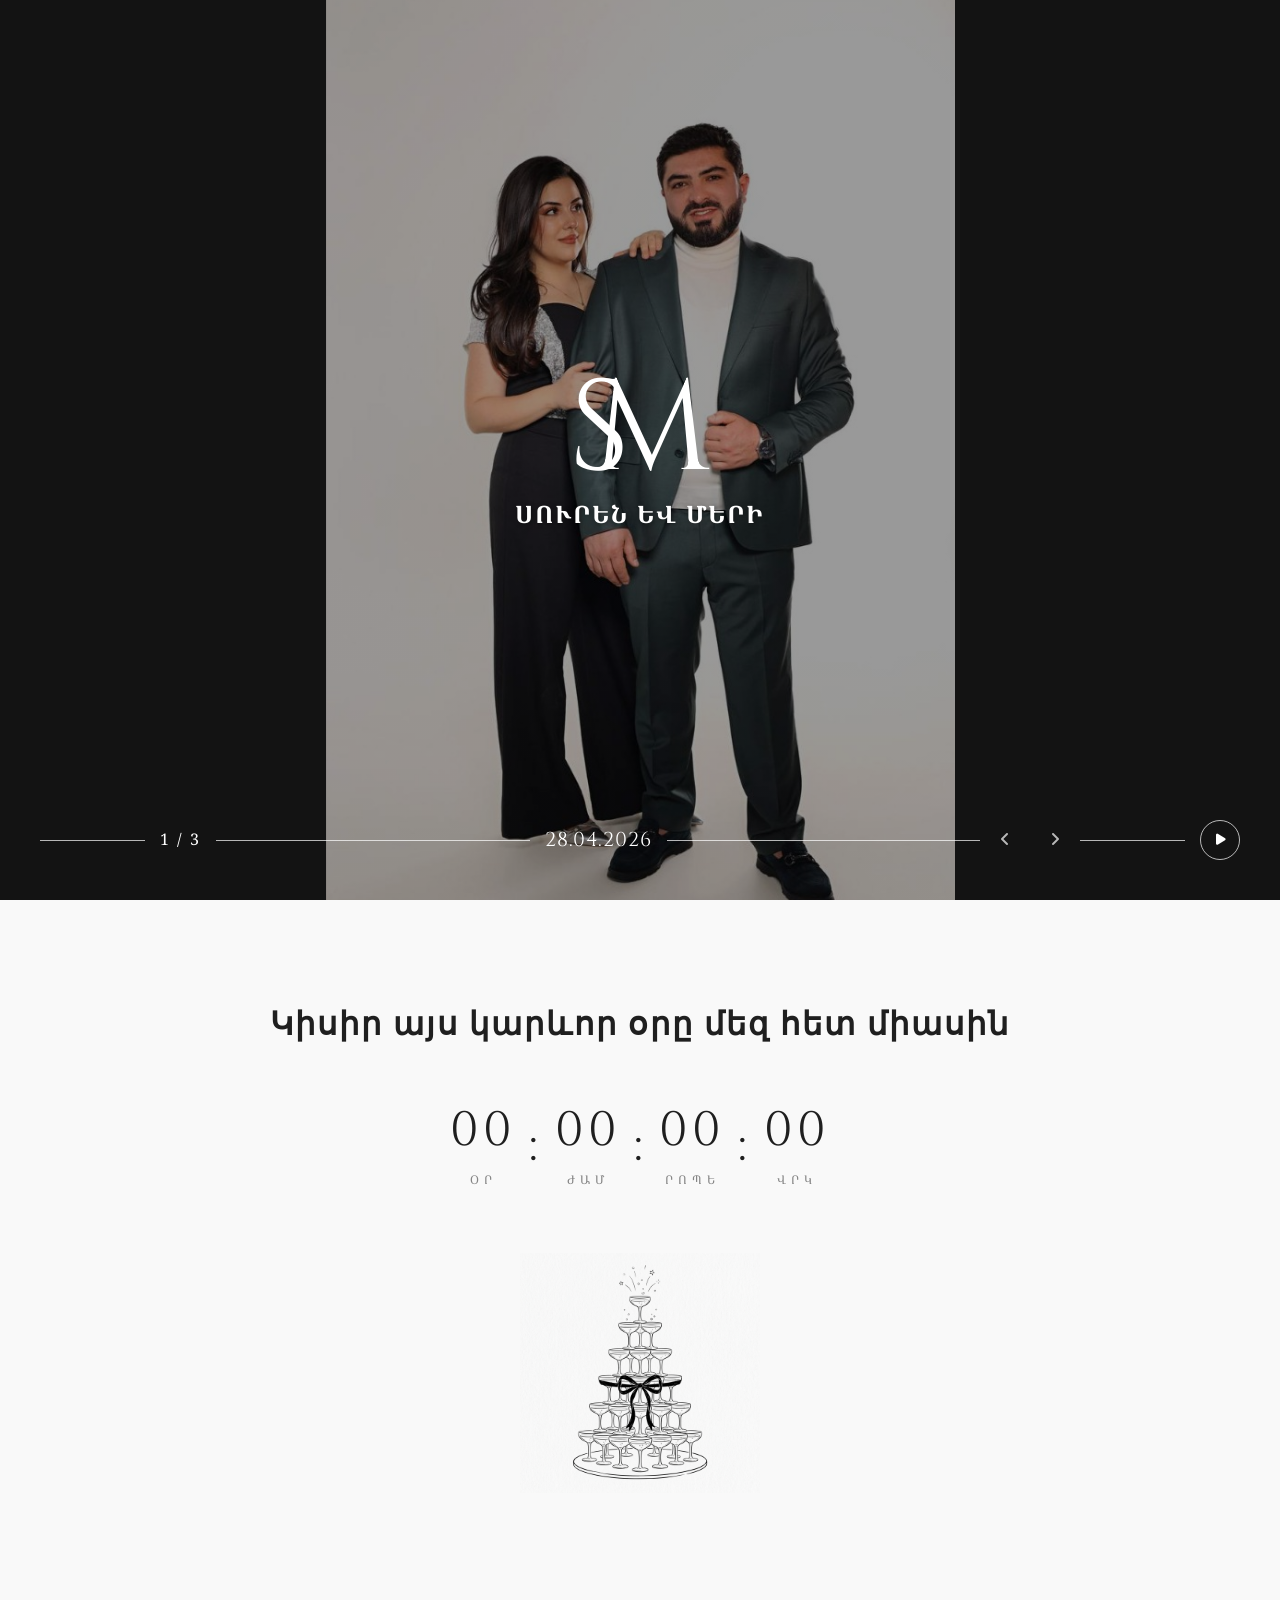
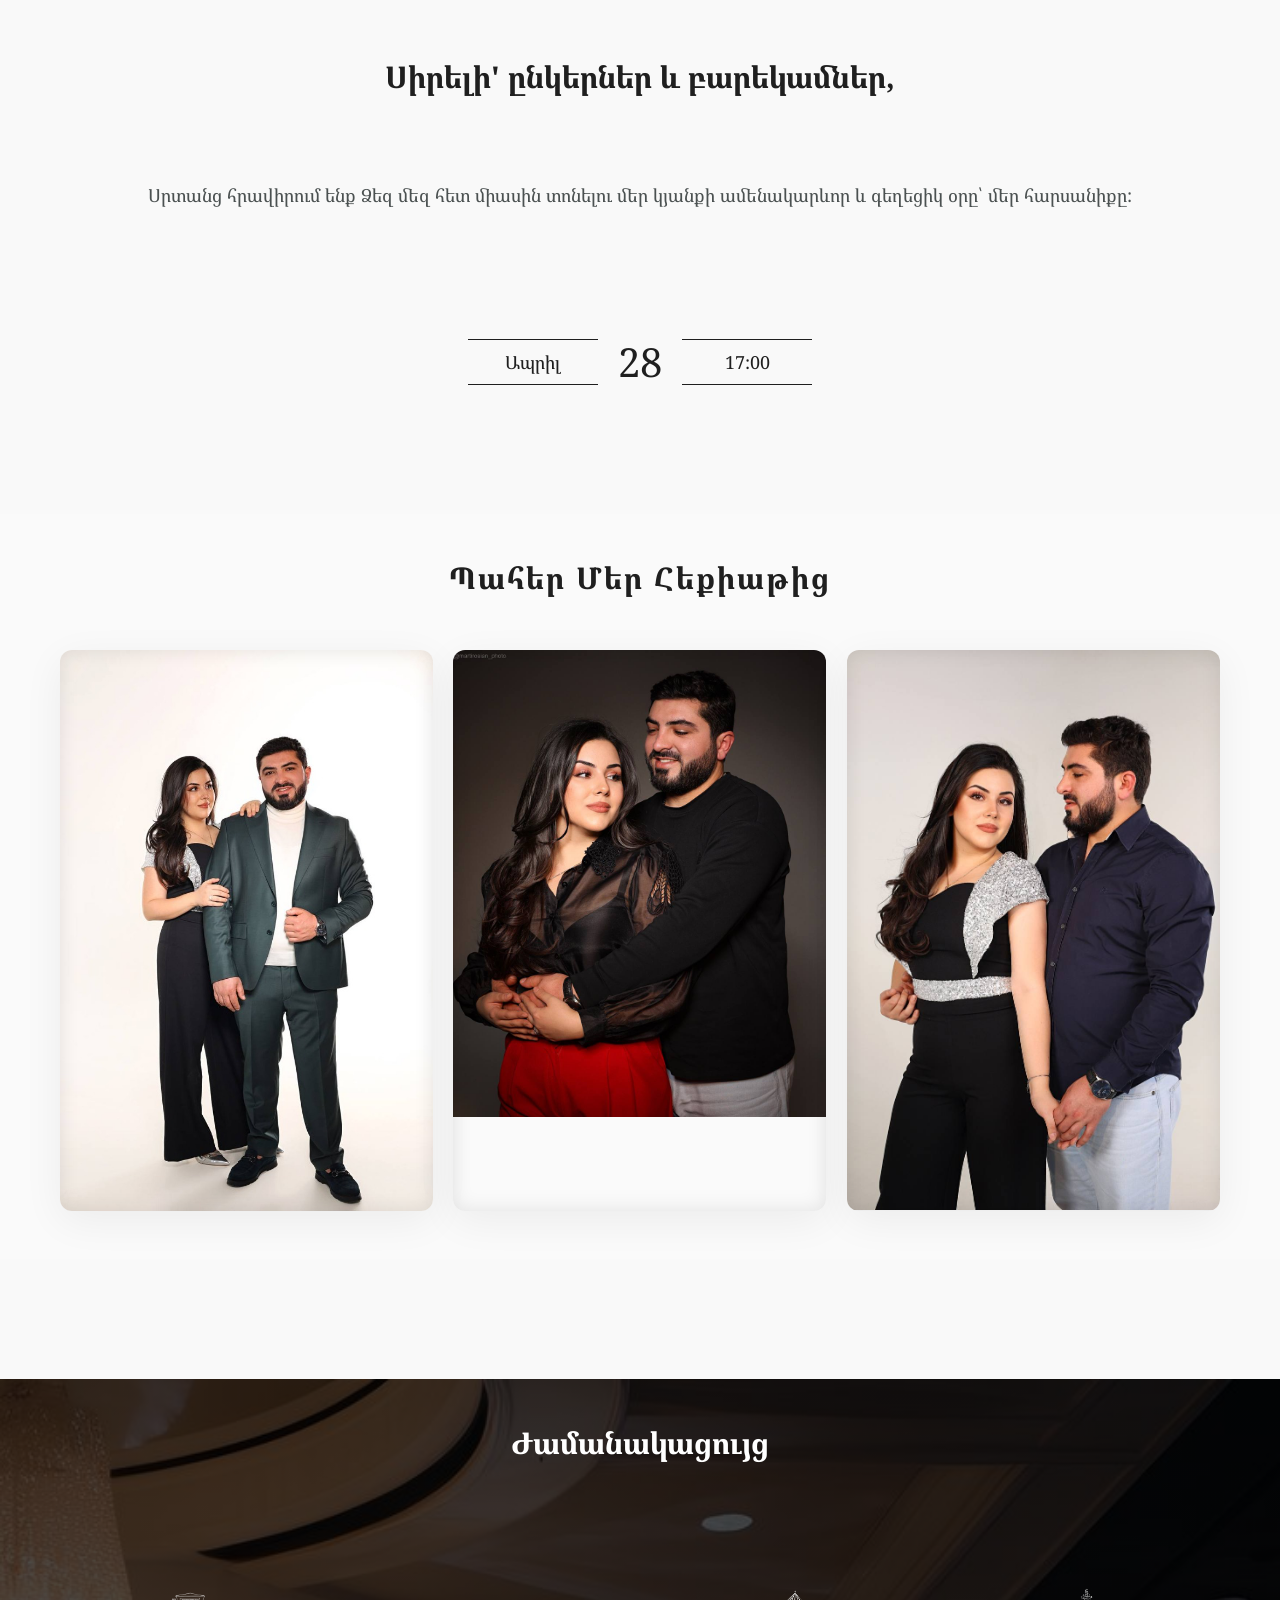
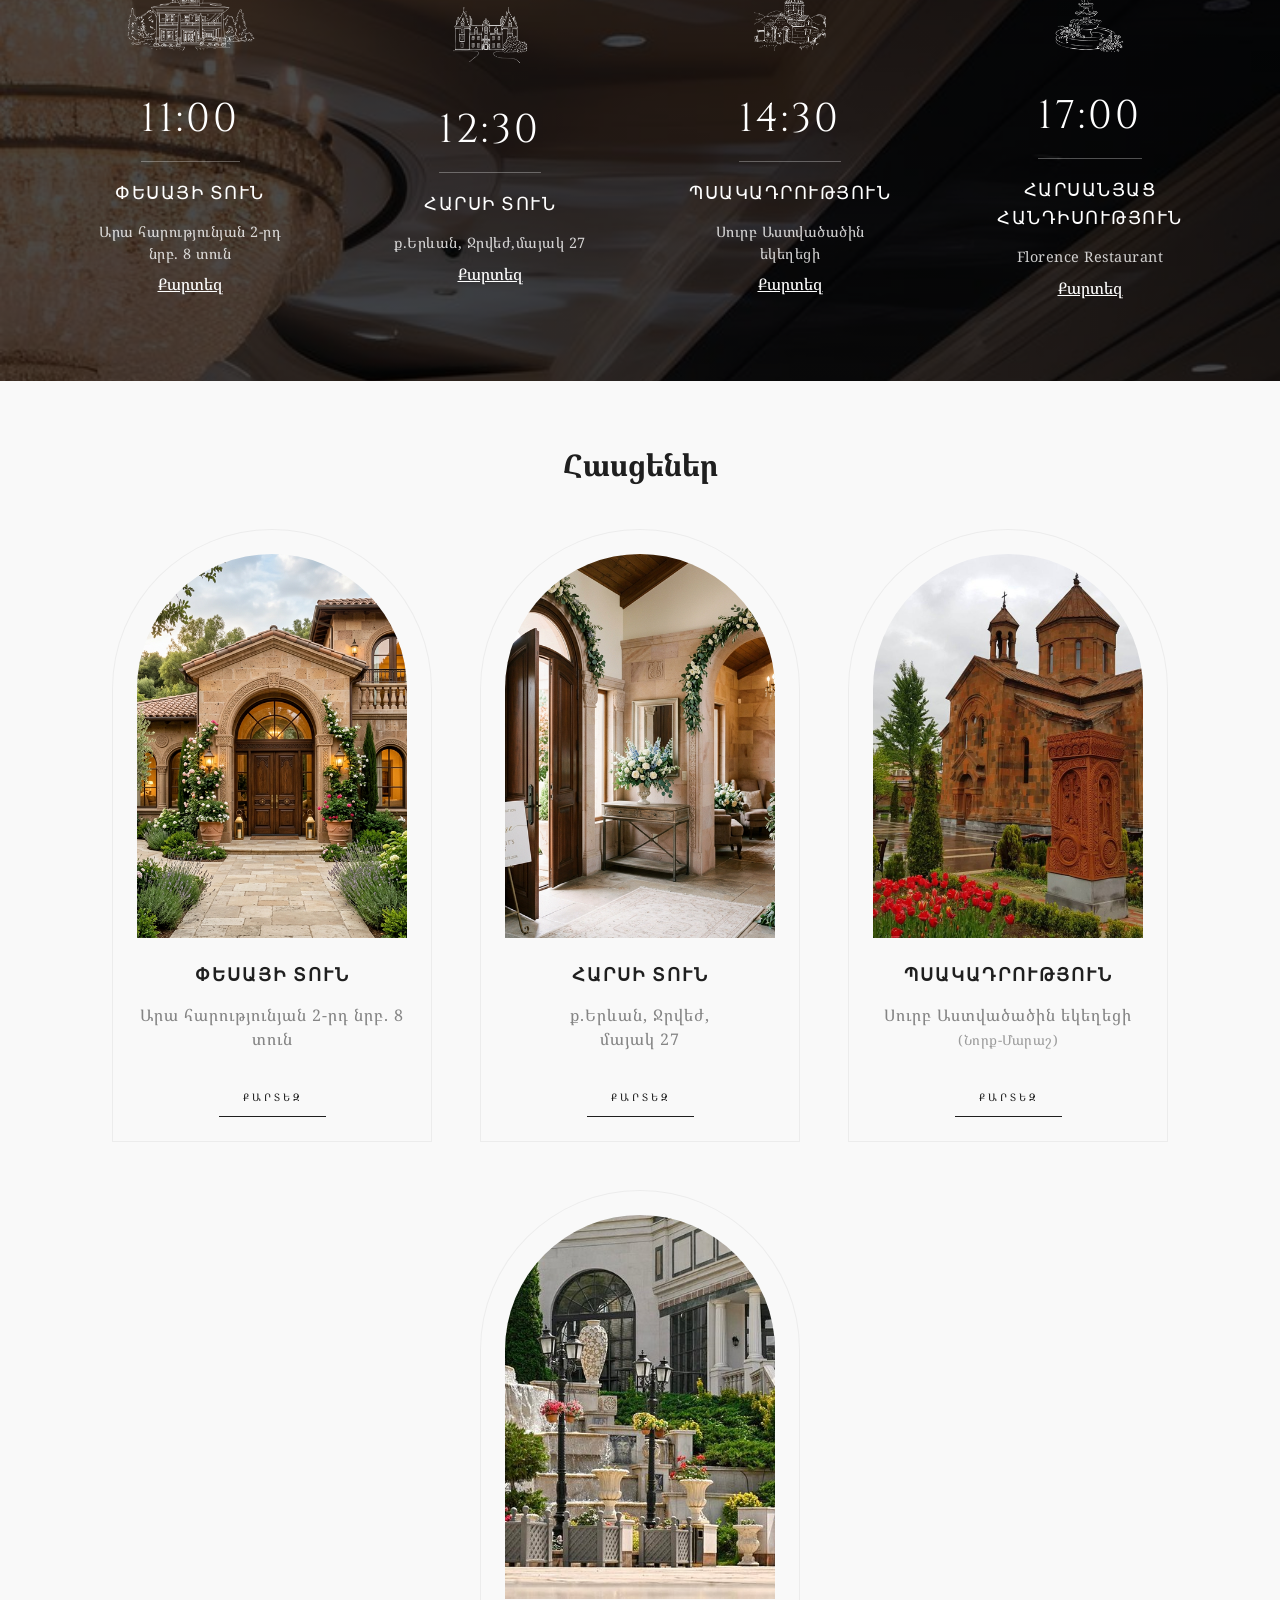
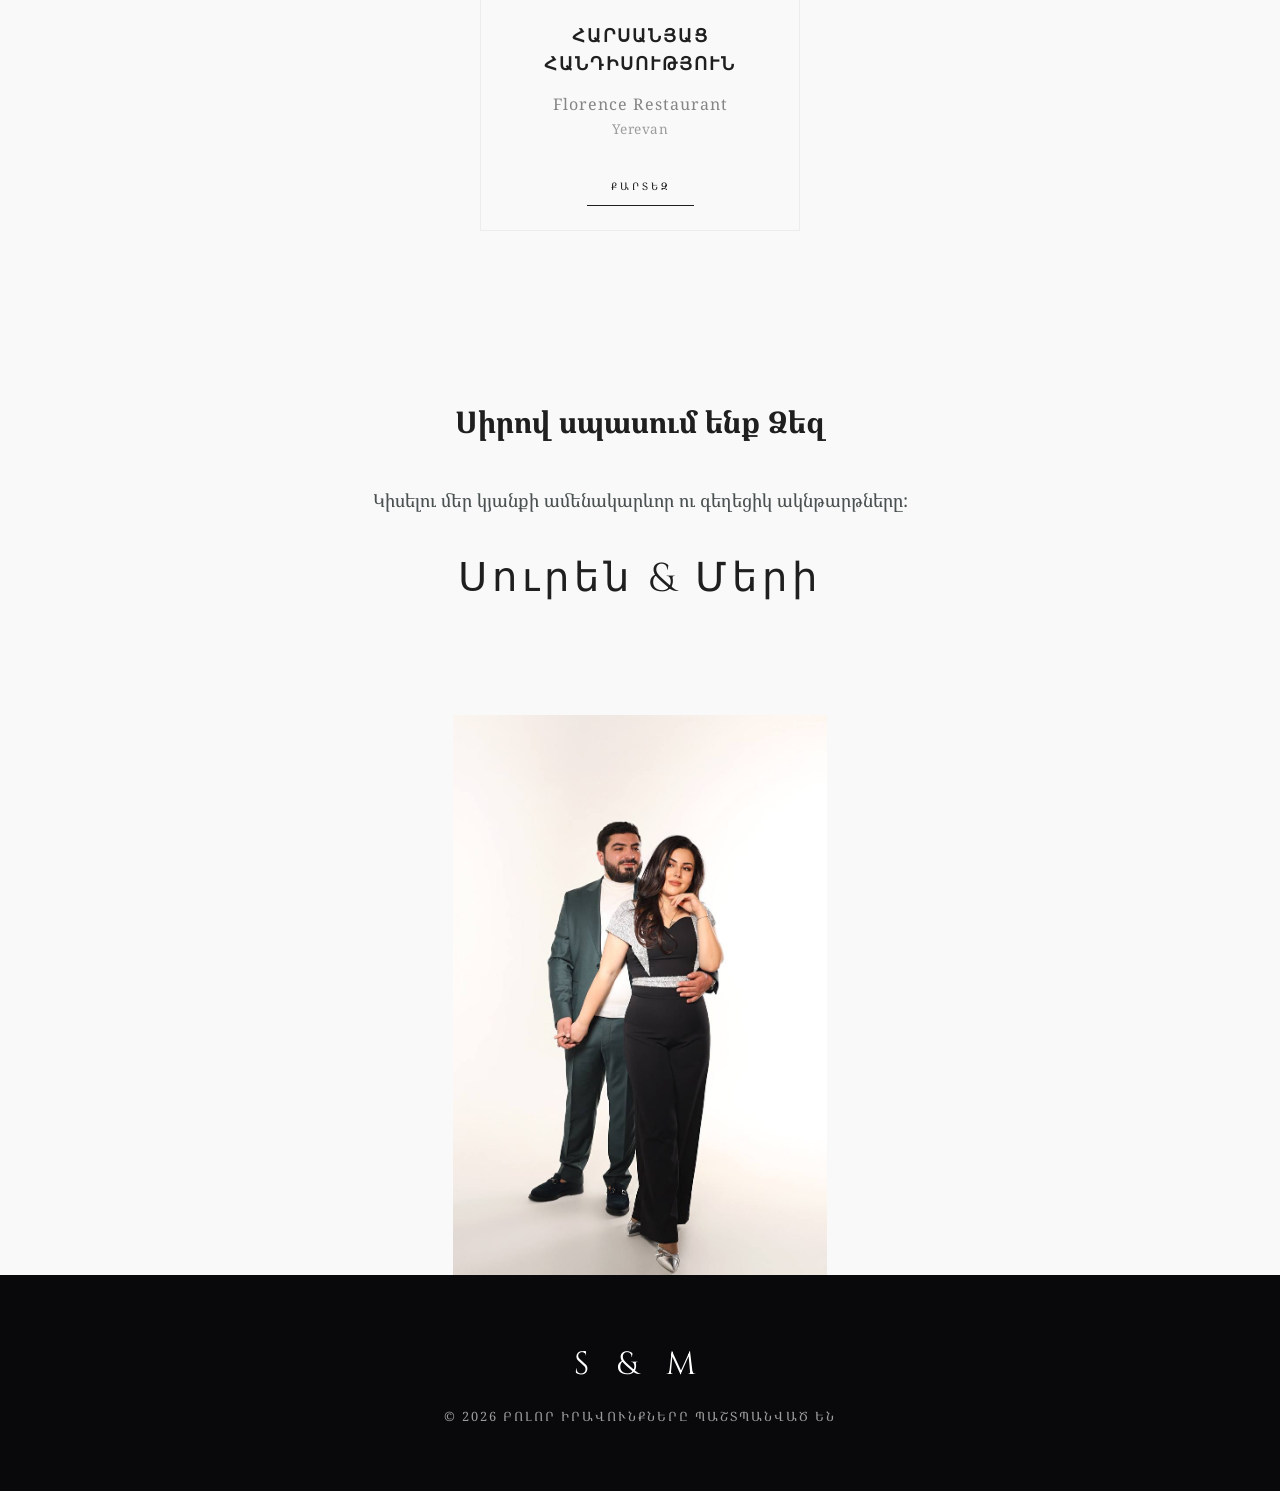
==== commit 433bb4e6: "add image" ====
--- a/index.html
+++ b/index.html
@@ -33,7 +33,7 @@
             style="
               background-image:
                 linear-gradient(rgba(0, 0, 0, 0.4), rgba(0, 0, 0, 0.4)),
-                url(&quot;assets/wending_one_image.jpg&quot;);
+                url(&quot;assets/gallery_1_new.jpg&quot;);
             "
           ></div>
         </div>
@@ -174,11 +174,7 @@
       <h2 class="section-title reveal fade-up">Պահեր Մեր Հեքիաթից</h2>
       <div class="gallery-grid">
         <div class="gallery-item reveal zoom-in">
-          <img
-            src="assets/wending_one_image.jpg"
-            alt="Photo 1"
-            loading="lazy"
-          />
+          <img src="assets/gallery_1_new.jpg" alt="Photo 1" loading="lazy" />
         </div>
         <div class="gallery-item reveal zoom-in delay-1">
           <img
@@ -194,7 +190,6 @@
             loading="lazy"
           />
         </div>
-
       </div>
     </section>
 
